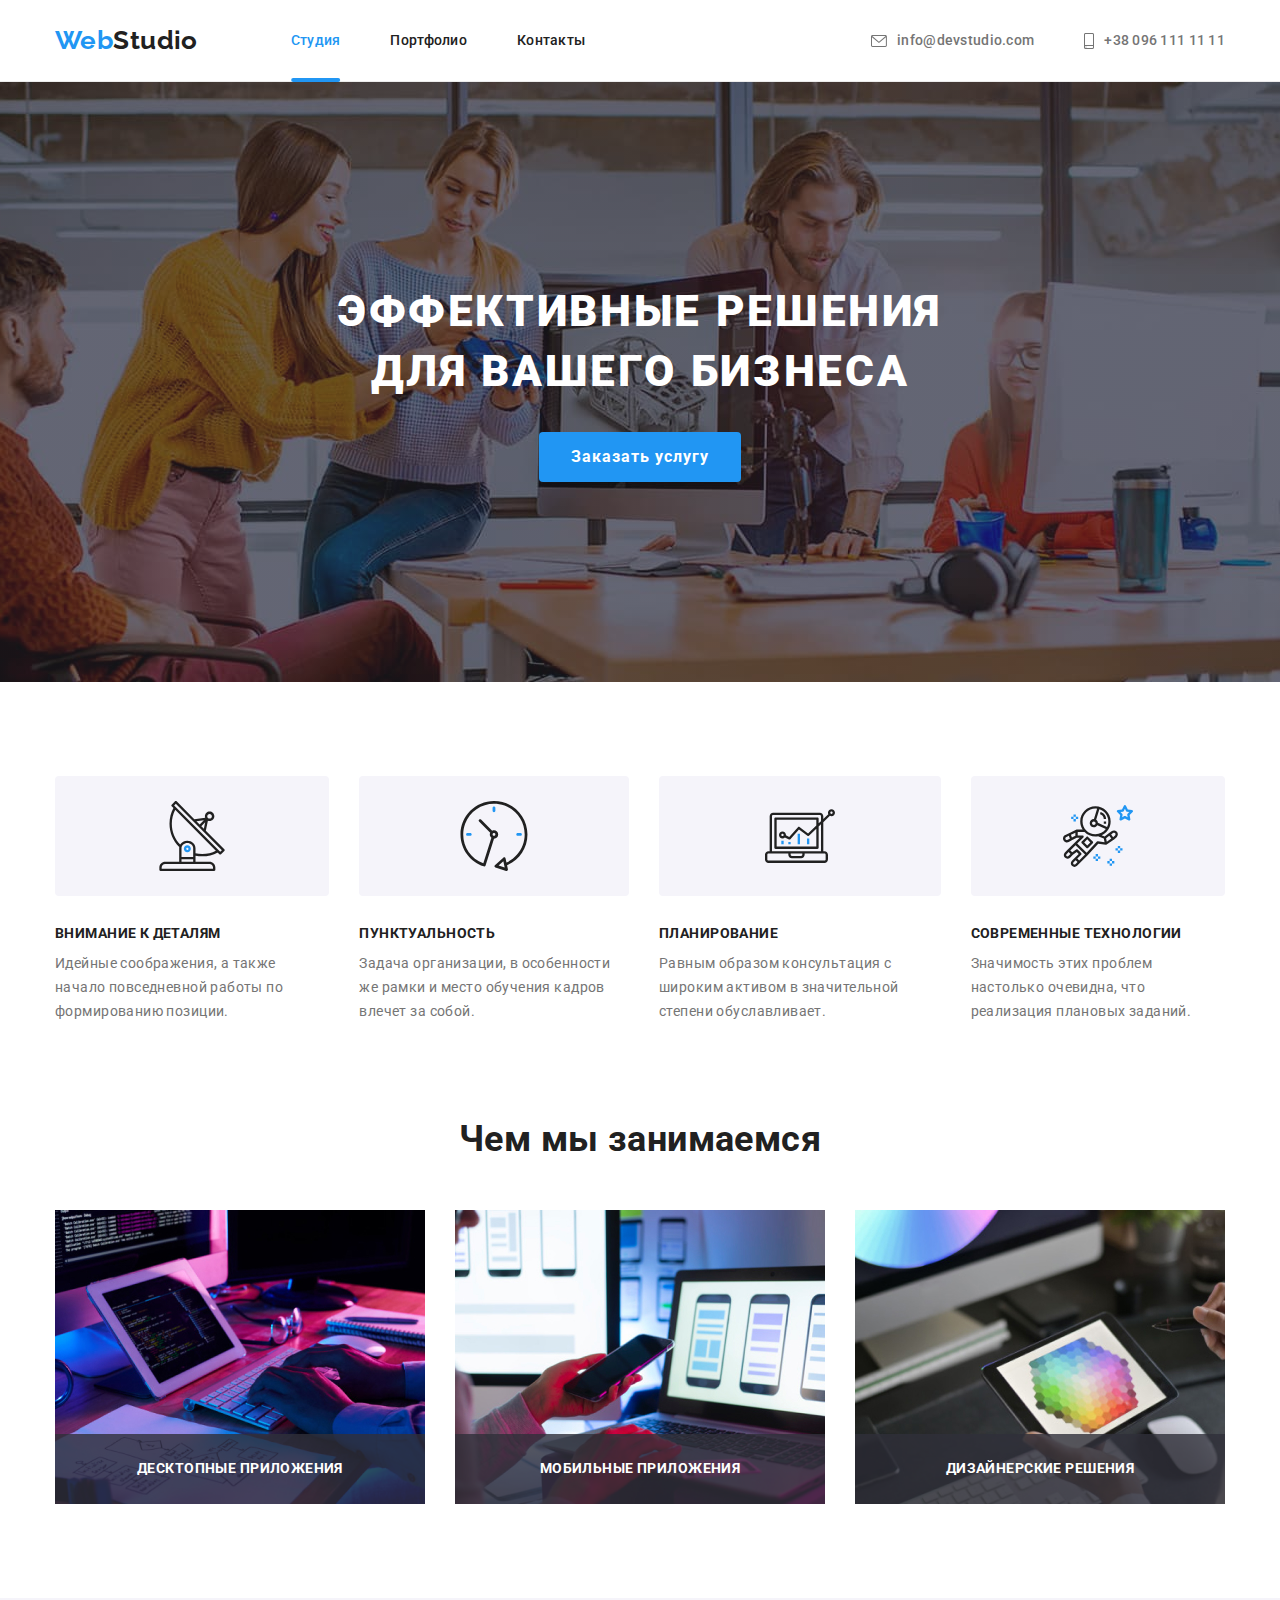
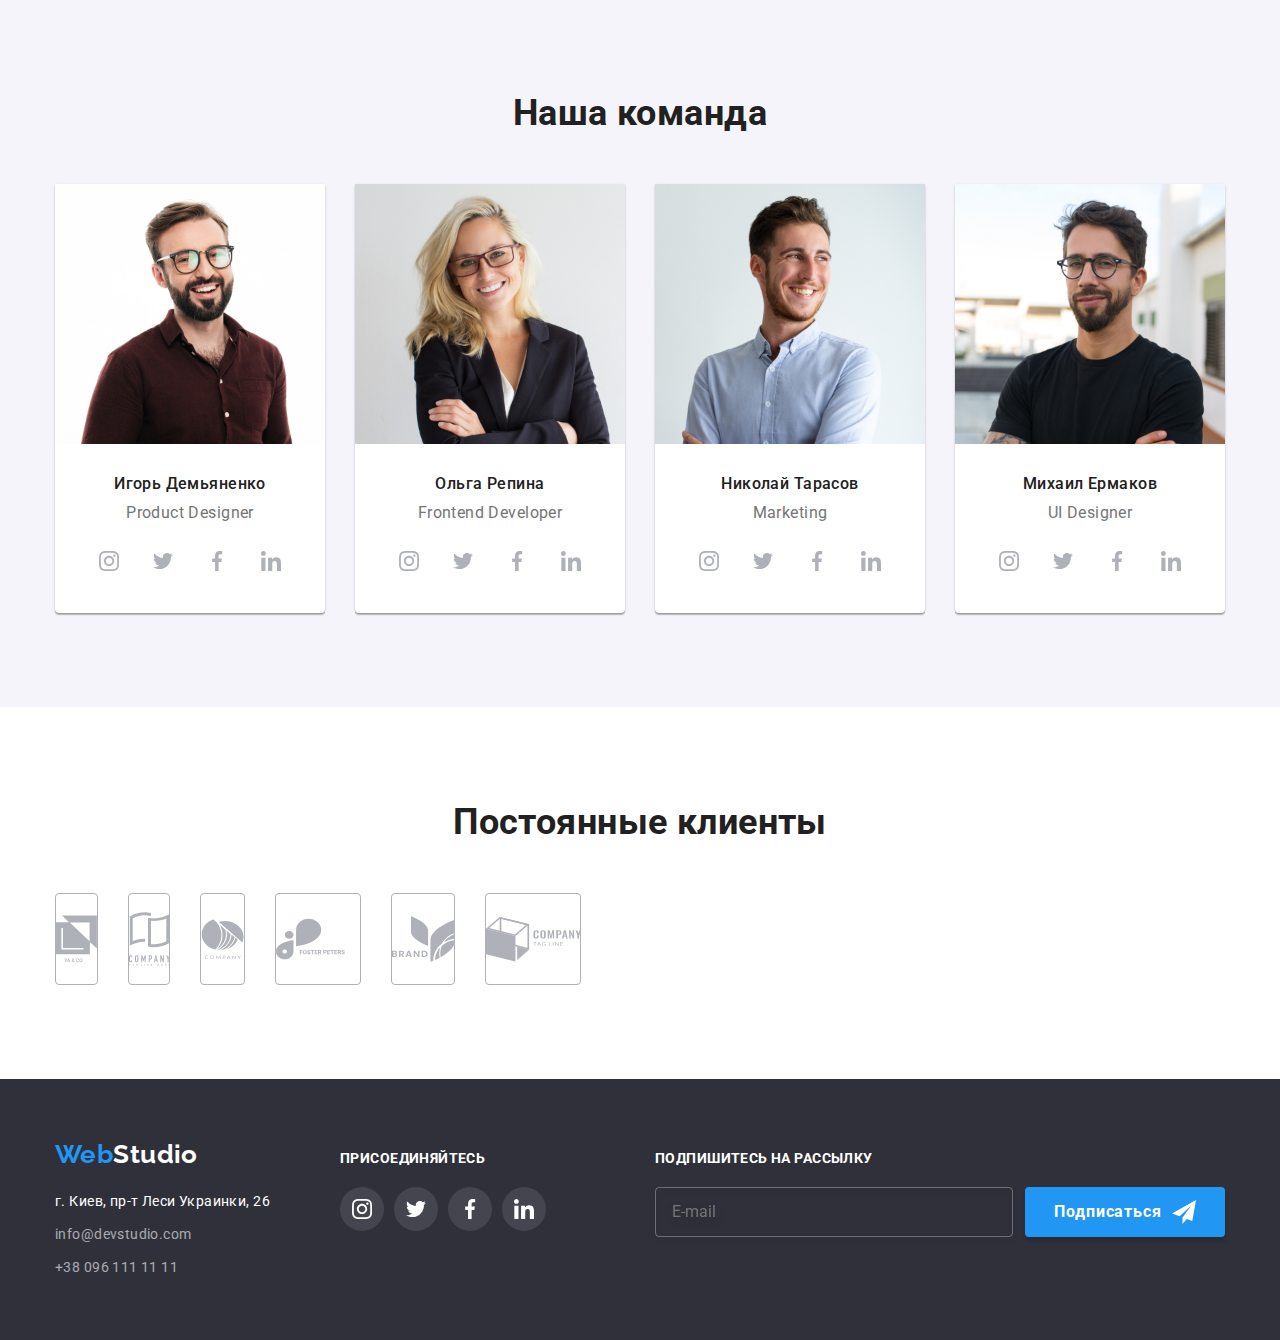
==== index.html @ db9b7020 "copy from previous" ====
<!DOCTYPE html>
<html lang="ru">
  <head>
    <meta charset="UTF-8" />
    <meta http-equiv="X-UA-Compatible" content="IE=edge" />
    <meta name="viewport" content="width=device-width, initial-scale=1.0" />
    <title>Web studio page</title>
    <link rel="stylesheet" href="https://cdnjs.cloudflare.com/ajax/libs/modern-normalize/1.1.0/modern-normalize.min.css" />
    <link href="https://fonts.googleapis.com/css2?family=Raleway:wght@700&family=Roboto:wght@400;500;700;900&display=swap" rel="stylesheet" />
    <link rel="stylesheet" href="./css/styles.css" />
  </head>
  <body>
    <!--Header-->
    <header class="top-line">
      <div class="conteiner flex-conteiner">
        <!--Navifation panel-->
        <nav class="nav">
          <!--Logo-->
          <a lang="en" href="" class="nav-logo"><span class="first-logo-part">Web</span><span class="second-black-part">Studio</span></a>
          <!--Links-->
          <ul class="nav-list">
            <li class="nav-item"><a href="./index.html" class="nav-link nav-active">Студия</a></li>
            <li class="nav-item"><a href="./portfolio.html" class="nav-link">Портфолио</a></li>
            <li class="nav-item"><a href="" class="nav-link">Контакты</a></li>
          </ul>
        </nav>
        <!--Contacts-->
        <ul class="contacts flex-conteiner">
          <li class="contact-item">
            <a href="mailto:info@devstudio.com" class="contact">
              <svg width="16" height="12" class="mail-icon">
                <use href="./images/icons.svg#envelope"></use>
              </svg>
              info@devstudio.com
            </a>
          </li>
          <li class="contact-item">
            <a href="tel:+380961111111" class="contact">
              <svg width="16" height="12" class="tel-icon">
                <use href="./images/icons.svg#smartphone"></use>
              </svg>
              +38 096 111 11 11
            </a>
          </li>
        </ul>
      </div>
    </header>
    <!--Main container-->
    <main>
      <!--Section Hero-->
      <section class="hero">
        <div class="hero-thumb">
          <h1 class="hero-title">
            Эффективные решения <br />
            для вашего бизнеса
          </h1>
          <button class="hero-button" type="button" data-modal-open>Заказать услугу</button>
        </div>
      </section>
      <!-- Modal window -->
      <div class="backload is-hidden" data-modal>
        <div class="modal">
          <button class="close-button" data-modal-close>
            <svg width="11" height="11" class="close-icon">
              <use href="./images/icons.svg#close-button"></use>
            </svg>
          </button>
          <p class="form-title">Оставьте свои данные, мы вам перезвоним</p>
          <form class="modal-form">
            <label class="input-area">
              <span class="input-title">Имя</span>
              <input type="text" name="username" class="input-field" />
              <svg width="18" height="18" class="input-icon">
                <use href="./images/icons.svg#mod-person"></use>
              </svg>
            </label>

            <label class="input-area">
              <span class="input-title">Телефон</span>
              <input type="tel" name="phone_number" class="input-field" />
              <svg width="18" height="18" class="input-icon">
                <use href="./images/icons.svg#mod-phone"></use>
              </svg>
            </label>

            <label class="input-area">
              <span class="input-title">Почта</span>
              <input type="email" name="email" class="input-field" />
              <svg width="18" height="18" class="input-icon">
                <use href="./images/icons.svg#mod-email"></use>
              </svg>
            </label>

            <label class="comment-area">
              <span class="input-title">Комментарий</span>
              <textarea name="comment" rows="3" placeholder="Введите текст" class="comment-field"></textarea>
            </label>

            <div class="conditions">
              <input type="checkbox" name="conditions" value="aggre" id="conditions" class="check-box" />
              <svg width="16" height="15" class="checked-icon">
                <use href="./images/icons.svg#icon-checked"></use>
              </svg>
              <svg width="16" height="15" class="check-icon">
                <use href="./images/icons.svg#icon-for-check"></use>
              </svg>
              <label for="conditions" class="conditions-check">
                <span>Соглашаюсь с рассылкой и принимаю <a href="">Условия договора</a></span>
              </label>
            </div>

            <button type="submit" class="submit-button">Отправить</button>
          </form>
        </div>
      </div>
      <!--Section 2 Peculiarities-->
      <section class="features">
        <div class="conteiner">
          <h2 class="visually-hidden">Главные принципы</h2>
          <ul class="feature-list flex-conteiner">
            <li class="feature-card">
              <div class="future-icon-thumb">
                <svg class="future-icon"><use href="./images/icons.svg#antenna"></use></svg>
              </div>
              <h3 class="feature-title">Внимание к деталям</h3>
              <p class="feature-description">Идейные соображения, а также начало повседневной работы по формированию позиции.</p>
            </li>
            <li class="feature-card">
              <div class="future-icon-thumb">
                <svg class="future-icon"><use href="./images/icons.svg#clock"></use></svg>
              </div>
              <h3 class="feature-title">Пунктуальность</h3>
              <p class="feature-description">Задача организации, в особенности же рамки и место обучения кадров влечет за собой.</p>
            </li>
            <li class="feature-card">
              <div class="future-icon-thumb">
                <svg class="future-icon"><use href="./images/icons.svg#diagram"></use></svg>
              </div>
              <h3 class="feature-title">Планирование</h3>
              <p class="feature-description">Равным образом консультация с широким активом в значительной степени обуславливает.</p>
            </li>
            <li class="feature-card">
              <div class="future-icon-thumb">
                <svg class="future-icon"><use href="./images/icons.svg#astronaut"></use></svg>
              </div>
              <h3 class="feature-title">Современные технологии</h3>
              <p class="feature-description">Значимость этих проблем настолько очевидна, что реализация плановых заданий.</p>
            </li>
          </ul>
        </div>
      </section>
      <!--Section 3 What we are doing-->
      <section class="activity section">
        <div class="conteiner">
          <h2 class="section-heading">Чем мы занимаемся</h2>
          <ul class="jobs-list flex-conteiner" style="list-style-type: none">
            <li class="jobs-item">
              <div class="job-thumb">
                <img class="jobs-photo" src="images/job-img-1.jpg" alt="developing algorythm foto" width="370" />
                <div class="job-desc">Десктопные приложения</div>
              </div>
            </li>
            <li class="jobs-item">
              <div class="job-thumb">
                <img class="jobs-photo" src="images/job-img-2.jpg" alt="making page layout photo" width="370" />
                <div class="job-desc">Мобильные приложения</div>
              </div>
            </li>
            <li class="jobs-item">
              <div class="job-thumb">
                <img class="jobs-photo" src="images/job-img-3.jpg" alt="making styles photo" width="370" />
                <div class="job-desc">Дизайнерские решения</div>
              </div>
            </li>
          </ul>
        </div>
      </section>
      <!--Section 4 Our team-->
      <section class="team section">
        <div class="conteiner">
          <h2 class="section-heading">Наша команда</h2>
          <ul class="team-list flex-conteiner">
            <li class="team-member">
              <img class="photo" src="images/team-img-1.jpg" alt="Igor's photo" width="270" />
              <div class="description">
                <h3 class="name">Игорь Демьяненко</h3>
                <p lang="en" class="position">Product Designer</p>
                <ul class="media-list">
                  <li class="media-item">
                    <a class="media-link" href="https://www.instagram.com/" aria-label="сылка на инстаграм">
                      <svg class="media-icon"><use href="./images/icons.svg#instagram"></use></svg>
                    </a>
                  </li>
                  <li class="media-item">
                    <a class="media-link" href="https://twitter.com/" aria-label="сылка на твитер">
                      <svg class="media-icon"><use href="./images/icons.svg#twitter"></use></svg
                    ></a>
                  </li>
                  <li class="media-item">
                    <a class="media-link" href="https://www.facebook.com/" aria-label="сылка на фейсбук">
                      <svg class="media-icon"><use href="./images/icons.svg#facebook"></use></svg
                    ></a>
                  </li>
                  <li class="media-item">
                    <a class="media-link" href="https://www.linkedin.com/" aria-label="сылка на линкедин">
                      <svg class="media-icon"><use href="./images/icons.svg#linkedin"></use></svg
                    ></a>
                  </li>
                </ul>
              </div>
            </li>
            <li class="team-member">
              <img class="photo" src="images/team-img-2.jpg" alt="Olga's photo" width="270" />
              <div class="description">
                <h3 class="name">Ольга Репина</h3>
                <p lang="en" class="position">Frontend Developer</p>
                <ul class="media-list">
                  <li class="media-item">
                    <a class="media-link" href="https://www.instagram.com/" aria-label="сылка на инстаграм">
                      <svg class="media-icon"><use href="./images/icons.svg#instagram"></use></svg>
                    </a>
                  </li>
                  <li class="media-item">
                    <a class="media-link" href="https://twitter.com/" aria-label="сылка на твитер">
                      <svg class="media-icon"><use href="./images/icons.svg#twitter"></use></svg
                    ></a>
                  </li>
                  <li class="media-item">
                    <a class="media-link" href="https://www.facebook.com/" aria-label="сылка на фейсбук">
                      <svg class="media-icon"><use href="./images/icons.svg#facebook"></use></svg
                    ></a>
                  </li>
                  <li class="media-item">
                    <a class="media-link" href="https://www.linkedin.com/" aria-label="сылка на линкедин">
                      <svg class="media-icon"><use href="./images/icons.svg#linkedin"></use></svg
                    ></a>
                  </li>
                </ul>
              </div>
            </li>
            <li class="team-member">
              <img class="photo" src="images/team-img-3.jpg" alt="Nikolay's photo" width="270" />
              <div class="description">
                <h3 class="name">Николай Тарасов</h3>
                <p lang="en" class="position">Marketing</p>
                <ul class="media-list">
                  <li class="media-item">
                    <a class="media-link" href="https://www.instagram.com/" aria-label="сылка на инстаграм">
                      <svg class="media-icon"><use href="./images/icons.svg#instagram"></use></svg>
                    </a>
                  </li>
                  <li class="media-item">
                    <a class="media-link" href="https://twitter.com/" aria-label="сылка на твитер">
                      <svg class="media-icon"><use href="./images/icons.svg#twitter"></use></svg
                    ></a>
                  </li>
                  <li class="media-item">
                    <a class="media-link" href="https://www.facebook.com/" aria-label="сылка на фейсбук">
                      <svg class="media-icon"><use href="./images/icons.svg#facebook"></use></svg
                    ></a>
                  </li>
                  <li class="media-item">
                    <a class="media-link" href="https://www.linkedin.com/" aria-label="сылка на линкедин">
                      <svg class="media-icon"><use href="./images/icons.svg#linkedin"></use></svg
                    ></a>
                  </li>
                </ul>
              </div>
            </li>
            <li class="team-member">
              <img class="photo" src="images/team-img-4.jpg" alt="Mychail's photo" width="270" />
              <div class="description">
                <h3 class="name">Михаил Ермаков</h3>
                <p lang="en" class="position">UI Designer</p>
                <ul class="media-list">
                  <li class="media-item">
                    <a class="media-link" href="https://www.instagram.com/" aria-label="сылка на инстаграм">
                      <svg class="media-icon"><use href="./images/icons.svg#instagram"></use></svg>
                    </a>
                  </li>
                  <li class="media-item">
                    <a class="media-link" href="https://twitter.com/" aria-label="сылка на твитер">
                      <svg class="media-icon"><use href="./images/icons.svg#twitter"></use></svg
                    ></a>
                  </li>
                  <li class="media-item">
                    <a class="media-link" href="https://www.facebook.com/" aria-label="сылка на фейсбук">
                      <svg class="media-icon"><use href="./images/icons.svg#facebook"></use></svg
                    ></a>
                  </li>
                  <li class="media-item">
                    <a class="media-link" href="https://www.linkedin.com/" aria-label="сылка на линкедин">
                      <svg class="media-icon"><use href="./images/icons.svg#linkedin"></use></svg
                    ></a>
                  </li>
                </ul>
              </div>
            </li>
          </ul>
        </div>
      </section>
      <section class="section">
        <div class="conteiner">
          <h2 class="section-heading">Постоянные клиенты</h2>
          <ul class="clients-list">
            <li class="clients-item">
              <a class="clients-link" href="">
                <svg class="clients-icon first">
                  <use href="./images/icons.svg#client1"></use>
                </svg>
              </a>
            </li>
            <li class="clients-item">
              <a class="clients-link" href="">
                <svg class="clients-icon second">
                  <use href="./images/icons.svg#client2"></use>
                </svg>
              </a>
            </li>
            <li class="clients-item">
              <a class="clients-link" href="">
                <svg class="clients-icon third">
                  <use href="./images/icons.svg#client3"></use>
                </svg>
              </a>
            </li>
            <li class="clients-item">
              <a class="clients-link" href="">
                <svg class="clients-icon fourth">
                  <use href="./images/icons.svg#client4"></use>
                </svg>
              </a>
            </li>
            <li class="clients-item">
              <a class="clients-link" href="">
                <svg class="clients-icon fifth">
                  <use href="./images/icons.svg#client5"></use>
                </svg>
              </a>
            </li>
            <li class="clients-item">
              <a class="clients-link" href="">
                <svg class="clients-icon sixth">
                  <use href="./images/icons.svg#client6"></use>
                </svg>
              </a>
            </li>
          </ul>
        </div>
      </section>
    </main>
    <!--Footer-->
    <footer>
      <div class="conteiner flex-footer">
        <!--Logo-->
        <div class="contact-info">
          <a lang="en" href="" class="nav-logo-bottom"><span class="first-logo-part">Web</span><span class="second-white-part">Studio</span></a>
          <!--Contacts-->
          <address>
            <ul class="bottom-contacts">
              <li>
                <p class="address">г. Киев, пр-т Леси Украинки, 26</p>
              </li>
              <li>
                <a href="mailto:info@devstudio.com" class="bottom-contact bottom-mail">info@devstudio.com</a>
              </li>
              <li>
                <a href="tel:+380961111111" class="bottom-contact">+38 096 111 11 11</a>
              </li>
            </ul>
          </address>
        </div>
        <div class="join-us">
          <strong class="subscribe">присоединяйтесь</strong>
          <ul class="media-list">
            <li class="media-item">
              <a class="media-link infooter" href="https://www.instagram.com/" aria-label="сылка на инстаграм">
                <svg class="media-icon infooter"><use href="./images/icons.svg#instagram"></use></svg>
              </a>
            </li>
            <li class="media-item">
              <a class="media-link infooter" href="https://twitter.com/" aria-label="сылка на твитер">
                <svg class="media-icon infooter"><use href="./images/icons.svg#twitter"></use></svg
              ></a>
            </li>
            <li class="media-item">
              <a class="media-link infooter" href="https://www.facebook.com/" aria-label="сылка на фейсбук">
                <svg class="media-icon infooter"><use href="./images/icons.svg#facebook"></use></svg
              ></a>
            </li>
            <li class="media-item">
              <a class="media-link infooter" href="https://www.linkedin.com/" aria-label="сылка на линкедин">
                <svg class="media-icon infooter"><use href="./images/icons.svg#linkedin"></use></svg
              ></a>
            </li>
          </ul>
        </div>
        <div class="subscription">
          <form action="subscription_form">
            <strong class="subscribe">Подпишитесь на рассылку</strong>
            <div class="subscribtion-thumb">
              <label>
                <input type="email" name="email" placeholder="E-mail" />
              </label>
              <button type="submit" class="submit-button">
                Подписаться
                <svg width="24" height="24">
                  <use href="./images/icons.svg#icon-send"></use>
                </svg>
              </button>
            </div>
          </form>
        </div>
      </div>
    </footer>
    <script src="./js/modal.js"></script>
  </body>
</html>
---- css/styles.css ----
:root {
  --primary-text-color: #757575;
  --secondary-text-color: #212121;
  --third-text-color: #ffffff;
  --trasparent-text-color: rgba(255, 255, 255, 0.6);
  --active-text-color: #2196f3;
  --primary-bg-color: #ffffff;
  --secondary-bg-color: #2f303a;
  --third-bg-color: #f5f4fa;
  --primary-border-color: #eeeeee;
  --secondary-border-color: #ececec;
  --media-icon-color: #afb1b8;
  --button-hover-color: #188ce8;
  --transparent-bg-color: rgba(47, 48, 58, 0.8);
  --modal-backload-bg: rgba(0, 0, 0, 0.2);
  --active-bg-color: rgba(33, 150, 243, 0.9);
  --timing-function: cubic-bezier(0.4, 0, 0.2, 1);
  --animation-time: 250ms;
}
body {
  font-family: "Roboto", sans-serif;
  background-color: var(--primary-bg-color);
  color: var(--primary-text-color);
  font-size: 14px;
  letter-spacing: 0.03em;
}
h1,
h2,
h3,
h4,
h5,
h6 {
  margin-top: 0;
}
p {
  margin-top: 0;
}
a {
  display: inline-block;
}
ul {
  list-style-type: none;
  margin: 0;
  padding: 0;
}
img {
  display: block;
  min-width: 100%;
  height: auto;
}
.visually-hidden {
  position: absolute;
  width: 1px;
  height: 1px;
  margin: -1px;
  border: 0;
  padding: 0;

  white-space: nowrap;
  clip-path: inset(100%);
  clip: rect(0 0 0 0);
  overflow: hidden;
}
.conteiner {
  width: 1200px;
  padding-left: 15px;
  padding-right: 15px;
  margin: 0 auto;
}
.flex-conteiner {
  display: flex;
  flex-direction: row;
  align-items: center;
}
.section {
  padding-top: 94px;
  padding-bottom: 94px;
}
/* Header */
/* Navigation panel */
.top-line {
  border-bottom: 1px solid var(--secondary-border-color);
}
.nav {
  display: flex;
  flex-direction: row;
  align-items: center;
}
.nav-logo {
  color: var(--secondary-text-color);
  text-decoration: none;
  font-family: "Raleway";
  font-weight: 700;
  font-size: 26px;
  line-height: 1.2;
  margin-right: 93px;
  padding: 25px 0;
}
.nav-list {
  height: auto;
  display: flex;
  flex-direction: row;
}
.first-logo-part {
  color: var(--active-text-color);
}
.second-black-part {
  color: var(--secondary-text-color);
}
.nav-item {
  position: relative;
  height: 100%;
}
.nav-link {
  font-weight: 500;
  line-height: 1.14;
  letter-spacing: 0.02em;
  color: var(--secondary-text-color);
  text-decoration: none;
  padding-top: auto;
  padding-bottom: auto;
  padding: 32px 0px;
  transition-property: color;
  transition-duration: var(--animation-time);
  transition-timing-function: var(--timing-function);
}

.nav-item:not(:last-child) {
  margin-right: 50px;
}
.nav-link:hover,
.nav-link:focus {
  color: var(--active-text-color);
}

.nav-link.nav-active {
  color: var(--active-text-color);
}
.nav-active::after {
  position: absolute;
  bottom: -1px;
  left: 50%;
  display: block;
  content: "";
  width: 100%;
  height: 4px;
  background-color: var(--active-text-color);
  border-radius: 2px;
  transform: translate(-50%);
}
/* Contacts */
.contacts {
  display: flex;
  flex-direction: row;
  align-items: center;
  margin-left: auto;
}

.mail-icon {
  fill: currentColor;
  display: inline-block;
  stroke-width: 0;
  stroke: currentColor;
  margin-right: 10px;
}
.tel-icon {
  fill: currentColor;
  width: 10px;
  height: 16px;
  display: inline-block;
  stroke-width: 0;
  stroke: currentColor;
  margin-right: 10px;
}
.contact-item:not(:last-child) {
  margin-right: 50px;
}
.contact {
  display: flex;
  align-items: center;
  text-decoration: none;
  color: var(--primary-text-color);
  font-weight: 500;
  line-height: 1.14;
  letter-spacing: 0.02em;
  padding: 25px 0;
  transition-property: color;
  transition-duration: var(--animation-time);
  transition-timing-function: var(--timing-function);
}
.contact:hover,
.contact:focus {
  color: var(--active-text-color);
}

/* Hero section */
.hero-thumb {
  background: var(--secondary-bg-color);
  padding: 200px 0px;
  background-image: linear-gradient(to left, rgba(47, 48, 58, 0.4), rgba(47, 48, 58, 0.4)), url(../images/hero-bg-img.jpg);
  background-size: cover;
  background-repeat: no-repeat;
  background-position: center;
  max-width: 1600px;
  margin-left: auto;
  margin-right: auto;
  height: 600px;
}
.hero-title {
  font-weight: 900;
  font-size: 44px;
  line-height: 1.36;
  text-align: center;
  letter-spacing: 0.06em;
  text-transform: uppercase;
  color: var(--third-text-color);
  margin-bottom: 30px;
}
.hero-button {
  font-weight: 700;
  font-size: 16px;
  line-height: 1.88;
  display: flex;
  align-items: center;
  text-align: center;
  letter-spacing: 0.06em;
  color: var(--third-text-color);
  background-color: var(--active-text-color);
  cursor: pointer;
  margin: 0 auto;
  padding: 10px 32px;
  border: transparent;
  border-radius: 4px;
  box-shadow: 0px 4px 4px rgba(0, 0, 0, 0.15);
  transition-property: background-color;
  transition-duration: var(--animation-time);
  transition-timing-function: var(--timing-function);
}
.hero-button:hover,
.hero-button:focus {
  background-color: var(--button-hover-color);
}
/* Modal window */
.backload {
  z-index: 1;
  position: fixed;
  top: 0;
  left: 0;
  width: 100%;
  height: 100%;
  background-color: var(--modal-backload-bg);
  opacity: 1;
  visibility: visible;
  pointer-events: all;
  transition: opacity var(--animation-time) var(--timing-function), visibility var(--animation-time) var(--timing-function), pointer-events var(--animation-time) var(--timing-function);
}
.backload.is-hidden {
  opacity: 0;
  visibility: hidden;
  pointer-events: none;
}
.modal {
  width: 528px;
  padding: 40px;
  position: absolute;
  top: 50%;
  left: 50%;
  transform: translate(-50%, -50%);
  background-color: var(--primary-bg-color);
  box-shadow: 0px 1px 3px rgba(0, 0, 0, 0.12), 0px 1px 1px rgba(0, 0, 0, 0.14), 0px 2px 1px rgba(0, 0, 0, 0.2);
  border-radius: 4px;
}
.close-button {
  position: absolute;
  top: 8px;
  right: 8px;
  width: 30px;
  height: 30px;
  border: 1px solid rgba(0, 0, 0, 0.1);
  box-sizing: border-box;
  background-color: inherit;
  border-radius: 50%;
}
.close-icon {
  fill: #000;
  transition: fill var(--animation-time) var(--timing-function);
}
.close-button:hover > .close-icon,
.close-button:focus > .close-icon {
  fill: var(--active-text-color);
}
.modal-form {
  display: flex;
  flex-direction: column;
  height: 100%;
}
.form-title {
  font-weight: 700;
  font-size: 20px;
  line-height: 1.15;
  text-align: center;
  color: var(--secondary-text-color);
  margin-bottom: 30px;
}
.input-area {
  position: relative;
  margin-bottom: 28px;
}

.input-field {
  display: block;
  width: 100%;
  height: 40px;
  border: 1px solid rgba(33, 33, 33, 0.2);
  border-radius: 4px;
  padding-left: 45px;
  transition: border-color var(--animation-time) var(--timing-function);
}
.input-field:focus {
  border-color: var(--active-text-color);
  outline: none;
}
.input-title {
  display: block;
  position: absolute;
  bottom: 100%;
  transform: translateY(-4px);
}
.input-icon {
  display: block;
  position: absolute;
  top: 50%;
  left: 15px;
  transform: translateY(-50%);
  fill: var(--secondary-text-color);
  transition: fill var(--animation-time) var(--timing-function);
}
.input-field:focus + .input-icon {
  fill: var(--active-text-color);
}
.comment-area {
  position: relative;
  margin-bottom: 20px;
}
.comment-field {
  width: 100%;
  padding: 12px 16px;
  height: 120px;
  border: 1px solid rgba(33, 33, 33, 0.2);
  border-radius: 4px;
  resize: none;
}
.comment-field:focus {
  border-color: var(--active-text-color);
  outline: none;
}
.conditions {
  position: relative;
  display: flex;
  align-items: center;
  justify-content: center;
  margin-bottom: 30px;
}
.check-box {
  position: absolute;
  width: 1px;
  height: 1px;
  margin: -1px;
  border: 0;
  padding: 0;

  white-space: nowrap;
  clip-path: inset(100%);
  clip: rect(0 0 0 0);
  overflow: hidden;
}
.checked-icon {
  position: absolute;
  top: 50%;
  left: 13px;
  transform: translateY(-50%);
  pointer-events: none;
  fill: var(--active-text-color);
}
.check-box:not(:checked) + .checked-icon {
  position: absolute;
  width: 1px;
  height: 1px;
  margin: -1px;
  border: 0;
  padding: 0;

  white-space: nowrap;
  clip-path: inset(100%);
  clip: rect(0 0 0 0);
  overflow: hidden;
}
.check-icon {
  position: absolute;
  top: 50%;
  left: 13px;
  transform: translateY(-50%);
  pointer-events: none;
  fill: var(--secondary-text-color);
}
.check-box:checked ~ .check-icon {
  position: absolute;
  width: 1px;
  height: 1px;
  margin: -1px;
  border: 0;
  padding: 0;

  white-space: nowrap;
  clip-path: inset(100%);
  clip: rect(0 0 0 0);
  overflow: hidden;
}
.conditions-check {
  width: 100%;
  padding-left: 36px;
}
.conditions-check a {
  font-style: normal;
  color: var(--active-text-color);
}
.submit-button {
  padding: 0;
  border: 0;
  align-self: center;
  height: 50px;
  width: 200px;
  font-weight: 700;
  font-size: 16px;
  line-height: 1.88;
  display: flex;
  align-items: center;
  justify-content: center;
  letter-spacing: 0.06em;
  color: var(--third-text-color);
  box-shadow: 0px 4px 4px rgba(0, 0, 0, 0.15);
  border-radius: 4px;
  background-color: var(--active-text-color);
  transition: background-color var(--animation-time) var(--timing-function);
}
.submit-button:hover,
.submit-button:focus {
  background-color: var(--button-hover-color);
}
/* Section "The main principles" */
.features {
  padding-top: 94px;
}
.hiden-title {
  display: none;
}
.feature-card {
  flex-basis: calc((100%-90px) / 4);
}
.feature-card:not(:last-child) {
  margin-right: 30px;
}
.future-icon-thumb {
  width: auto;
  height: 120px;
  background-color: var(--third-bg-color);
  border-radius: 4px;
  display: flex;
  align-items: center;
  justify-content: center;
  margin-bottom: 30px;
}
.future-icon {
  width: 70px;
  height: 70px;
}
.feature-title {
  font-size: 14px;
  font-weight: 700;
  line-height: 1.14;
  text-transform: uppercase;
  color: var(--secondary-text-color);
  margin-bottom: 10px;
}
.feature-description {
  line-height: 1.71;
  margin-bottom: 0;
}
/* Section "What we are doing */
.section-heading {
  font-weight: 700;
  font-size: 36px;
  line-height: 1.17;
  text-align: center;
  color: var(--secondary-text-color);
  margin-bottom: 50px;
}

.jobs-item:not(:last-child) {
  margin-right: 30px;
}
.job-thumb {
  position: relative;
}
.jobs-photo {
  display: block;
  max-width: 100%;
  height: auto;
  flex-basis: calc((100% - 90px) / 3);
}
.job-desc {
  position: absolute;
  left: 0;
  bottom: 0;
  width: 100%;
  height: 70px;
  display: flex;
  align-items: center;
  justify-content: center;
  background-color: var(--transparent-bg-color);

  font-weight: 700;
  line-height: 1.14;
  text-transform: uppercase;
  color: var(--third-text-color);
}
/* Section "Our team */
.team {
  background-color: var(--third-bg-color);
}
.team-member {
  background-color: var(--primary-bg-color);
  display: block;
  max-width: 100%;
  height: auto;
  flex-basis: calc((100% - 120px) / 4);
  box-shadow: 0px 1px 3px rgba(0, 0, 0, 0.12), 0px 1px 1px rgba(0, 0, 0, 0.14), 0px 2px 1px rgba(0, 0, 0, 0.2);
  border-radius: 0px 0px 4px 4px;
}
.team-member:not(:last-child) {
  margin-right: 30px;
}
.team-member .description {
  padding: 30px 0;
}
.team-member .name {
  font-weight: 500;
  font-size: 16px;
  line-height: 1.2;
  text-align: center;
  color: var(--secondary-text-color);
  margin-bottom: 10px;
}
.team-member .position {
  font-family: "Roboto";
  font-size: 16px;
  line-height: 1.2;
  text-align: center;
  margin-bottom: 16px;
}
.media-list {
  display: flex;
  align-items: center;
  justify-content: center;
}
.media-item:not(:last-child) {
  margin-right: 10px;
}
.media-link {
  display: flex;
  align-items: center;
  justify-content: center;
  width: 44px;
  height: 44px;
  border-radius: 50%;
  transition-property: background-color;
  transition-duration: var(--animation-time);
  transition-timing-function: var(--timing-function);
}
.media-link:hover,
.media-link:focus {
  background-color: var(--active-text-color);
}
.media-icon {
  height: 20px;
  width: 20px;
  fill: var(--media-icon-color);
  transition-property: fill;
  transition-duration: var(--animation-time);
  transition-timing-function: var(--timing-function);
}
.media-link:hover .media-icon,
.media-link:focus .media-icon {
  fill: var(--third-text-color);
}
/* Section clients */
.clients-list {
  display: flex;
}
.clients-item {
  flex-basis: calc((100%-150px) / 6);
}
.clients-item:not(:last-child) {
  margin-right: 30px;
}
.clients-link {
  display: flex;
  height: 92px;
  align-items: center;
  justify-content: center;
  border: 1px solid var(--media-icon-color);
  border-radius: 4px;

  transition-property: border-color;
  transition-duration: var(--animation-time);
  transition-timing-function: var(--timing-function);
}
.clients-link:hover,
.clients-link:focus {
  border-color: var(--active-text-color);
}
.clients-icon {
  fill: var(--media-icon-color);
  transition-property: fill;
  transition-duration: var(--animation-time);
  transition-timing-function: var(--timing-function);
}
.clients-link:hover .clients-icon,
.clients-link:focus .clients-icon {
  fill: var(--active-text-color);
}
.clients-icon.first {
  width: 41px;
}
.clients-icon.second {
  width: 40px;
}
.clients-icon.third {
  width: 43px;
}
.clients-icon.fourth {
  width: 84px;
}
.clients-icon.fifth {
  width: 62px;
}
.clients-icon.sixth {
  width: 94px;
}
/* Footer */
footer {
  background-color: var(--secondary-bg-color);
  padding-top: 60px;
  padding-bottom: 60px;
}
.conteiner.flex-footer {
  display: flex;
  align-items: baseline;
}
.contact-info {
  margin-right: 70px;
}
.nav-logo-bottom {
  color: var(--secondary-text-color);
  text-decoration: none;
  font-family: "Raleway";
  font-weight: 700;
  font-size: 26px;
  line-height: 1.2;
  margin-bottom: 20px;
}
.second-white-part {
  color: var(--third-text-color);
}
.bottom-contacts {
  font-style: normal;
  font-size: 14px;
  line-height: 1.71;
}
.bottom-contact {
  text-decoration: none;
  color: var(--trasparent-text-color);
  transition-property: color;
  transition-duration: var(--animation-time);
  transition-timing-function: var(--timing-function);
}
.bottom-contact:hover,
.bottom-contact:focus {
  color: var(--active-text-color);
}
.bottom-mail {
  margin-bottom: 9px;
}
.address {
  color: var(--third-text-color);
  margin-bottom: 9px;
}
.join-us {
  /* margin-right: 93px; */
}
.subscribe {
  display: block;
  font-weight: 700;
  line-height: 1.14;
  text-transform: uppercase;
  color: var(--third-text-color);
  margin-bottom: 20px;
}

.media-link.infooter {
  background-color: rgba(255, 255, 255, 0.1);
  transition-property: background-color;
  transition-duration: var(--animation-time);
  transition-timing-function: var(--timing-function);
}
.media-link.infooter:hover,
.media-link.infooter:focus {
  background-color: var(--active-text-color);
}
.media-icon.infooter {
  fill: var(--third-text-color);
}
.subscription {
  margin-left: auto;
}
.subscribtion-thumb {
  display: flex;
  justify-content: center;
  align-items: center;
  flex-direction: row;
}
.subscription input {
  height: 50px;
  width: 358px;
  padding-left: 16px;
  margin-right: 12px;
  border: 1px solid rgba(255, 255, 255, 0.3);
  filter: drop-shadow(0px 4px 4px rgba(0, 0, 0, 0.15));
  border-radius: 4px;
  background-color: transparent;
  font-size: 16px;
  line-height: 1.25;
  color: var(--trasparent-text-color);
}
.submit-button > svg {
  margin-left: 10px;
}

/* Portfolio page */

/* Filter buttons */
.filter-list {
  display: flex;
  flex-direction: row;
  align-items: center;
  justify-content: center;
  margin-bottom: 50px;
}
.filter {
  cursor: pointer;
  color: var(--secondary-text-color);
  background-color: var(--third-bg-color);
  border-radius: 4px;
  border-width: 0px;
  font-weight: 500;
  font-size: 16px;
  line-height: 1.63;
  text-align: center;
  padding: 6px 22px;
  margin-right: 8px;
  box-shadow: none;
  transition-property: color, background-color, box-shadow;
  transition-duration: var(--animation-time);
  transition-timing-function: var(--timing-function);
}
.filter:hover,
.filter:focus,
.filter:active {
  color: var(--third-text-color);
  background: var(--active-text-color);

  box-shadow: 0px 3px 1px rgba(0, 0, 0, 0.1), 0px 1px 2px rgba(0, 0, 0, 0.08), 0px 2px 2px rgba(0, 0, 0, 0.12);
}
/* Project list */
.project-list {
  display: flex;
  flex-direction: row;
  align-items: center;
  flex-wrap: wrap;
  margin-top: -30px;
  margin-left: -30px;
}
.project-item {
  flex-basis: calc((100% - 90px) / 3);
  margin-top: 30px;
  margin-left: 30px;
}
.project-item.last-item {
  margin-bottom: 0;
}
.project-link {
  display: block;
  text-decoration: none;
  box-shadow: none;
  transition-property: box-shadow;
  transition-duration: var(--animation-time);
  transition-timing-function: var(--timing-function);
}
.img-thumb {
  position: relative;
  overflow: hidden;
  /* width: auto;
  height: auto; */
}
.project-info {
  padding-left: 24px;
  padding-right: 24px;
  display: flex;
  align-items: center;
  justify-content: center;
  width: 100%;
  height: 100%;
  position: absolute;
  top: 0;
  left: 0;
  margin-bottom: 0;
  background-color: var(--active-bg-color);
  color: var(--third-text-color);
  font-size: 18px;
  line-height: 1.56;
  transform: translateY(100%);
  transition: transform var(--animation-time) var(--timing-function);
}
.project-link:hover .project-info {
  transform: translateY(0);
}
.project-link:hover,
.project-link:focus {
  box-shadow: 0px 1px 1px rgba(0, 0, 0, 0.12), 0px 4px 4px rgba(0, 0, 0, 0.06), 1px 4px 6px rgba(0, 0, 0, 0.16);
}
.project-description {
  border-left: 1px solid var(--primary-border-color);
  border-right: 1px solid var(--primary-border-color);
  border-bottom: 1px solid var(--primary-border-color);
  padding: 20px 24px;
}
.project-name {
  font-weight: 700;
  font-size: 18px;
  line-height: 2;
  letter-spacing: 0.06em;
  color: var(--secondary-text-color);
  margin-bottom: 4px;
}
.project-type {
  font-size: 16px;
  line-height: 1.88;
  color: var(--primary-text-color);
  margin-bottom: 0;
}
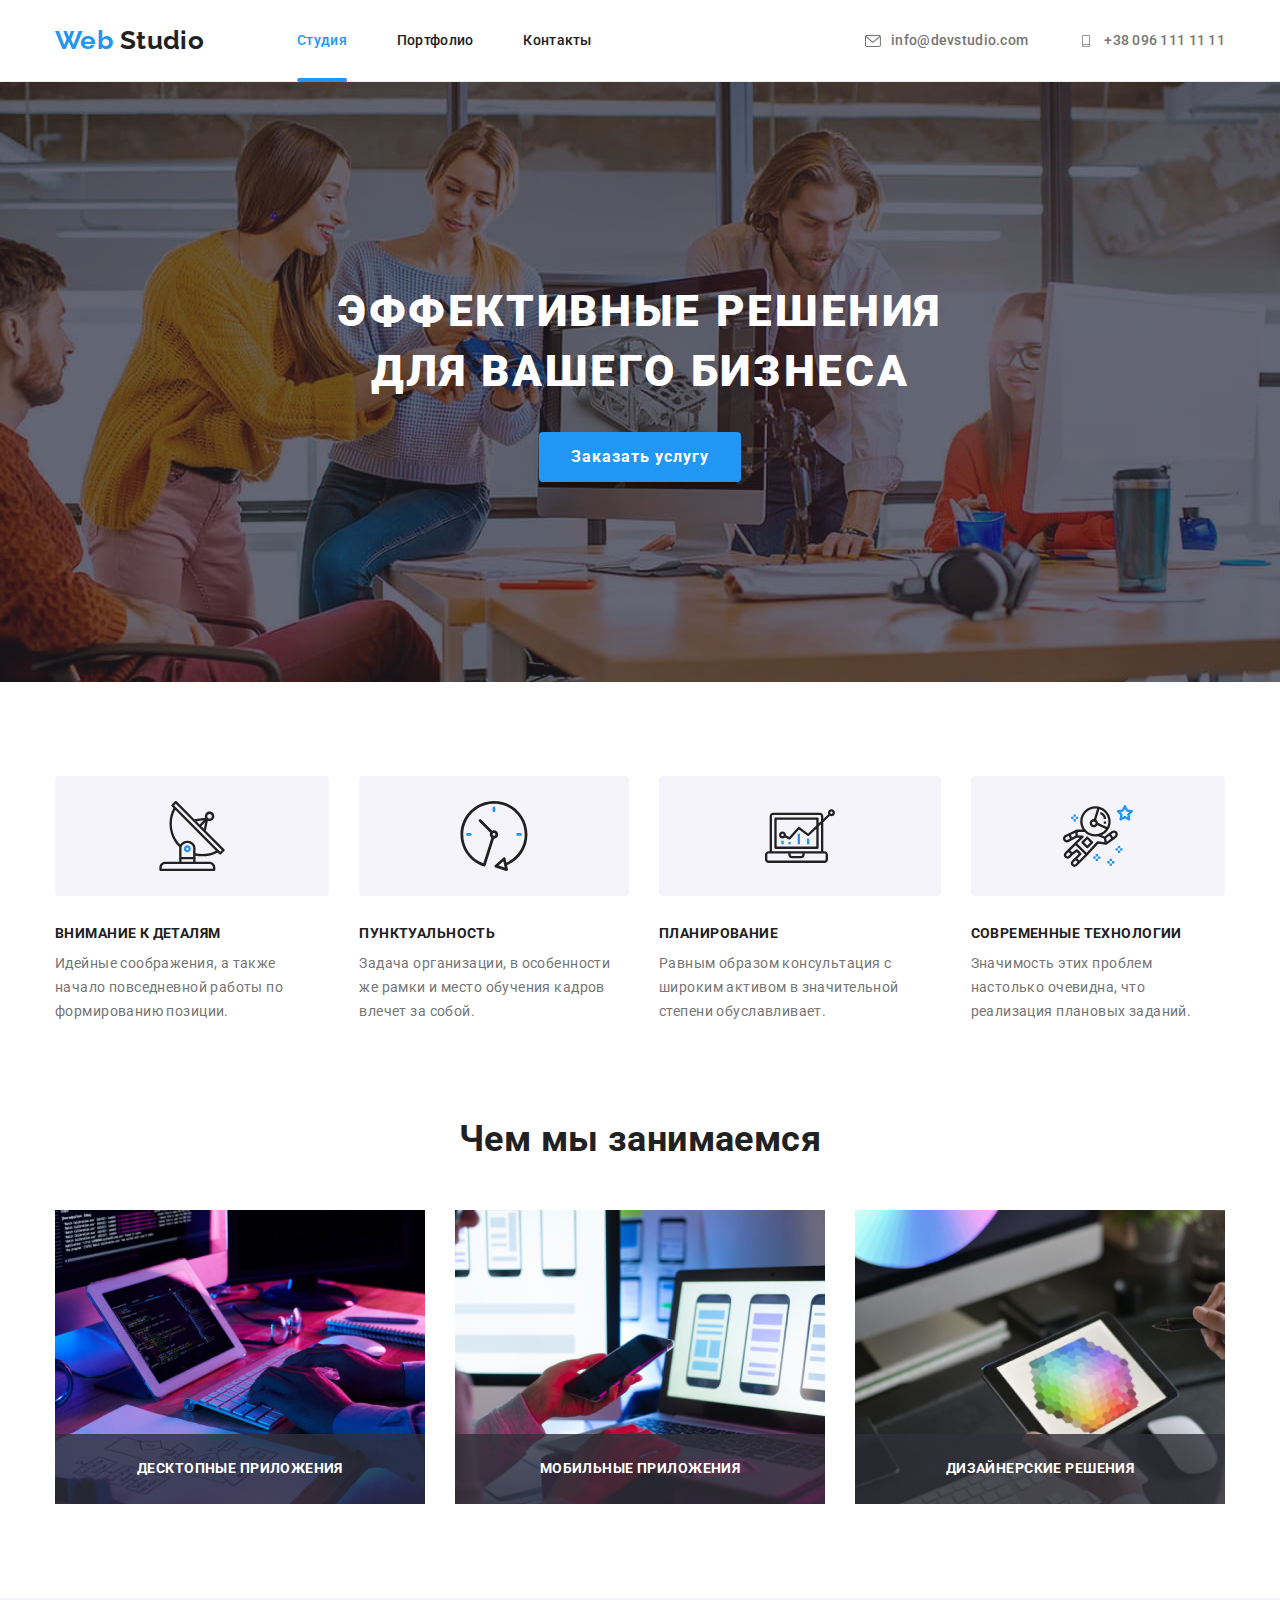
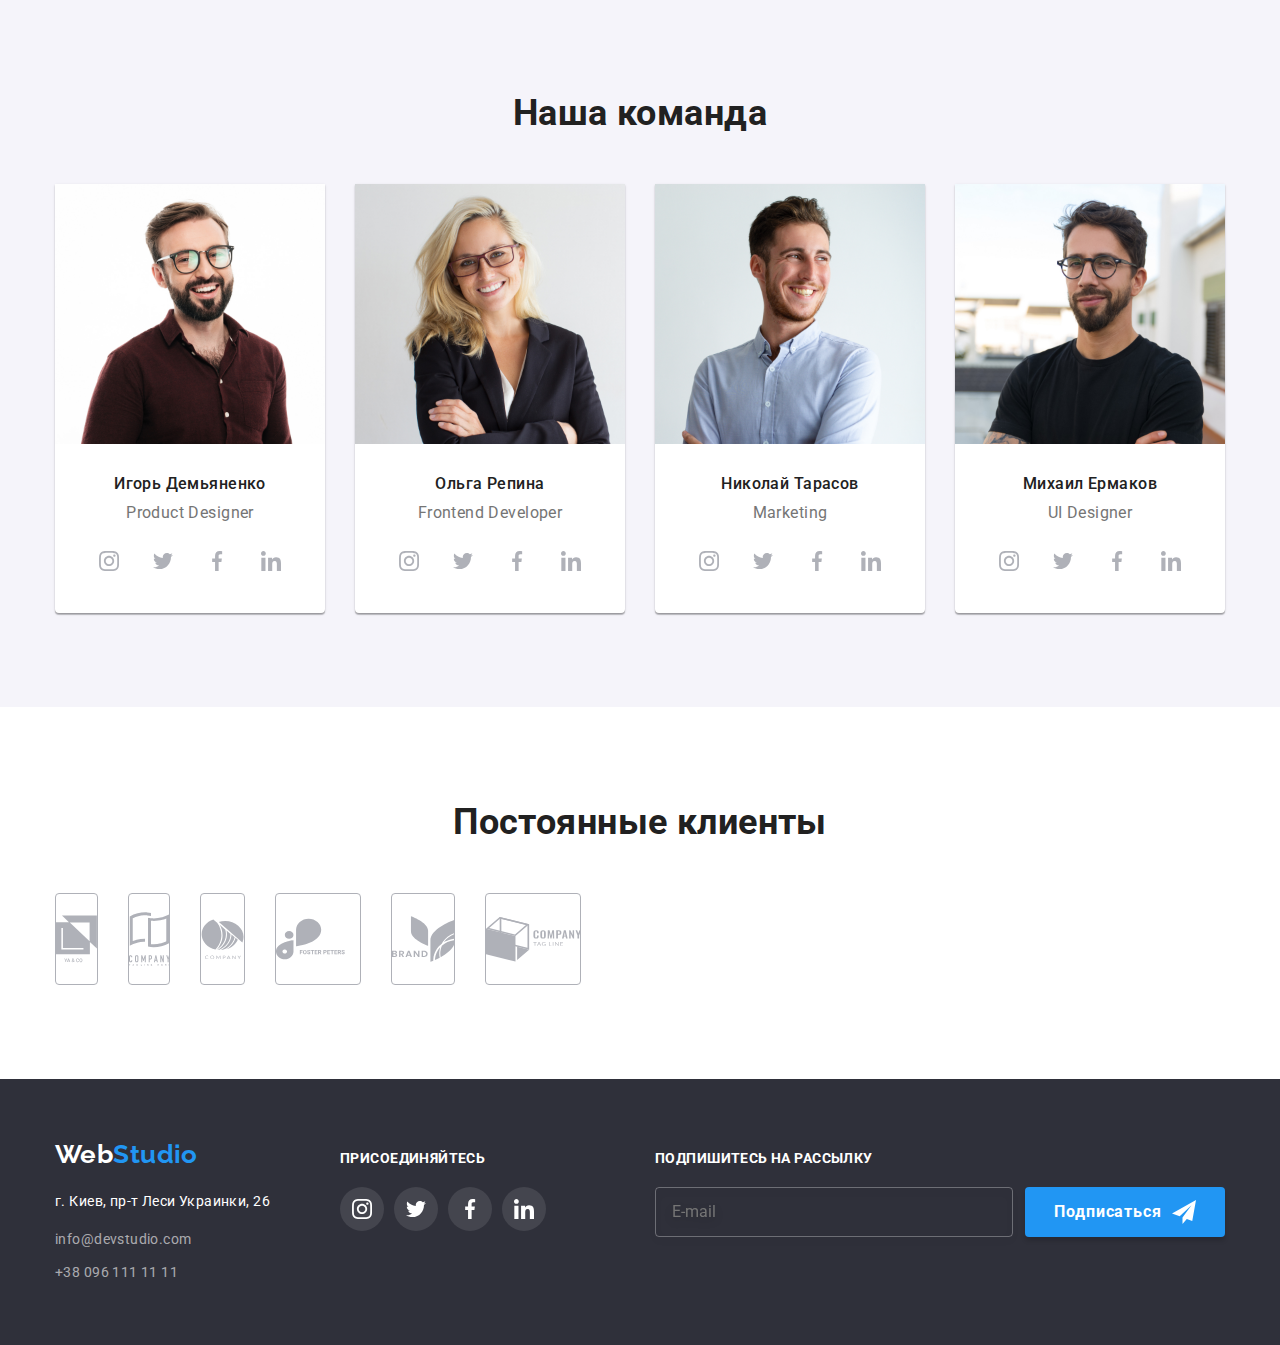
==== commit de40d7aa: "BEM update for index" ====
--- a/index.html
+++ b/index.html
@@ -11,32 +11,41 @@
   </head>
   <body>
     <!--Header-->
-    <header class="top-line">
+    <header class="page-header">
       <div class="conteiner flex-conteiner">
         <!--Navifation panel-->
-        <nav class="nav">
+        <nav class="navigation-panel">
           <!--Logo-->
-          <a lang="en" href="" class="nav-logo"><span class="first-logo-part">Web</span><span class="second-black-part">Studio</span></a>
+          <a lang="en" href="" class="logo">
+            <span>Web</span>
+            <span class="logo__end">Studio</span>
+          </a>
           <!--Links-->
-          <ul class="nav-list">
-            <li class="nav-item"><a href="./index.html" class="nav-link nav-active">Студия</a></li>
-            <li class="nav-item"><a href="./portfolio.html" class="nav-link">Портфолио</a></li>
-            <li class="nav-item"><a href="" class="nav-link">Контакты</a></li>
+          <ul class="navigation-list">
+            <li class="navigation-list__item">
+              <a href="./index.html" class="navigation-list__link navigation-list__link--active">Студия</a>
+            </li>
+            <li class="navigation-list__item">
+              <a href="./portfolio.html" class="navigation-list__link">Портфолио</a>
+            </li>
+            <li class="navigation-list__item">
+              <a href="" class="navigation-list__link">Контакты</a>
+            </li>
           </ul>
         </nav>
         <!--Contacts-->
-        <ul class="contacts flex-conteiner">
-          <li class="contact-item">
-            <a href="mailto:info@devstudio.com" class="contact">
-              <svg width="16" height="12" class="mail-icon">
+        <ul class="contact-list">
+          <li class="contact-list__item">
+            <a href="mailto:info@devstudio.com" class="contact-list__link">
+              <svg width="16" height="12" class="contact-list__icon">
                 <use href="./images/icons.svg#envelope"></use>
               </svg>
               info@devstudio.com
             </a>
           </li>
-          <li class="contact-item">
-            <a href="tel:+380961111111" class="contact">
-              <svg width="16" height="12" class="tel-icon">
+          <li class="contact-list__item">
+            <a href="tel:+380961111111" class="contact-list__link">
+              <svg width="16" height="12" class="contact-list__icon">
                 <use href="./images/icons.svg#smartphone"></use>
               </svg>
               +38 096 111 11 11
@@ -45,67 +54,69 @@
         </ul>
       </div>
     </header>
+
     <!--Main container-->
+
     <main>
       <!--Section Hero-->
-      <section class="hero">
-        <div class="hero-thumb">
-          <h1 class="hero-title">
-            Эффективные решения <br />
-            для вашего бизнеса
-          </h1>
-          <button class="hero-button" type="button" data-modal-open>Заказать услугу</button>
+
+      <section class="hero-section">
+        <div>
+          <h1 class="hero-section__title">Эффективные решения для вашего бизнеса</h1>
+          <button class="order-button" type="button" data-modal-open>Заказать услугу</button>
         </div>
       </section>
+
       <!-- Modal window -->
+
       <div class="backload is-hidden" data-modal>
-        <div class="modal">
+        <div class="modal-window">
           <button class="close-button" data-modal-close>
-            <svg width="11" height="11" class="close-icon">
+            <svg width="11" height="11" class="close-button__icon">
               <use href="./images/icons.svg#close-button"></use>
             </svg>
           </button>
-          <p class="form-title">Оставьте свои данные, мы вам перезвоним</p>
-          <form class="modal-form">
-            <label class="input-area">
-              <span class="input-title">Имя</span>
-              <input type="text" name="username" class="input-field" />
-              <svg width="18" height="18" class="input-icon">
+          <p class="modal-window__message">Оставьте свои данные, мы вам перезвоним</p>
+          <form class="request-form">
+            <label class="input-item">
+              <span class="input-item__title">Имя</span>
+              <input type="text" name="username" class="input-item__field" />
+              <svg width="18" height="18" class="input-item__icon">
                 <use href="./images/icons.svg#mod-person"></use>
               </svg>
             </label>
 
-            <label class="input-area">
-              <span class="input-title">Телефон</span>
-              <input type="tel" name="phone_number" class="input-field" />
-              <svg width="18" height="18" class="input-icon">
+            <label class="input-item">
+              <span class="input-item__title">Телефон</span>
+              <input type="tel" name="phone_number" class="input-item__field" />
+              <svg width="18" height="18" class="input-item__icon">
                 <use href="./images/icons.svg#mod-phone"></use>
               </svg>
             </label>
 
-            <label class="input-area">
-              <span class="input-title">Почта</span>
-              <input type="email" name="email" class="input-field" />
-              <svg width="18" height="18" class="input-icon">
+            <label class="input-item">
+              <span class="input-item__title">Почта</span>
+              <input type="email" name="email" class="input-item__field" />
+              <svg width="18" height="18" class="input-item__icon">
                 <use href="./images/icons.svg#mod-email"></use>
               </svg>
             </label>
 
-            <label class="comment-area">
-              <span class="input-title">Комментарий</span>
-              <textarea name="comment" rows="3" placeholder="Введите текст" class="comment-field"></textarea>
+            <label class="input-item input-item--closer">
+              <span class="input-item__title">Комментарий</span>
+              <textarea name="comment" rows="3" placeholder="Введите текст" class="input-item__field input-item__field--higher"></textarea>
             </label>
 
-            <div class="conditions">
-              <input type="checkbox" name="conditions" value="aggre" id="conditions" class="check-box" />
-              <svg width="16" height="15" class="checked-icon">
+            <div class="agreement">
+              <input type="checkbox" name="agreement" value="aggre" id="agreement" class="agreement__check-icon" />
+              <svg width="16" height="15" class="agreement__checked-icon">
                 <use href="./images/icons.svg#icon-checked"></use>
               </svg>
-              <svg width="16" height="15" class="check-icon">
+              <svg width="16" height="15" class="agreement__nonchecked-icon">
                 <use href="./images/icons.svg#icon-for-check"></use>
               </svg>
-              <label for="conditions" class="conditions-check">
-                <span>Соглашаюсь с рассылкой и принимаю <a href="">Условия договора</a></span>
+              <label for="agreement" class="agreement__text">
+                <span>Соглашаюсь с рассылкой и принимаю <a href="" class="agreement__link">Условия договора</a></span>
               </label>
             </div>
 
@@ -113,184 +124,184 @@
           </form>
         </div>
       </div>
-      <!--Section 2 Peculiarities-->
+
+      <!--Section 2 Features-->
+
       <section class="features">
         <div class="conteiner">
           <h2 class="visually-hidden">Главные принципы</h2>
-          <ul class="feature-list flex-conteiner">
-            <li class="feature-card">
-              <div class="future-icon-thumb">
-                <svg class="future-icon"><use href="./images/icons.svg#antenna"></use></svg>
-              </div>
-              <h3 class="feature-title">Внимание к деталям</h3>
-              <p class="feature-description">Идейные соображения, а также начало повседневной работы по формированию позиции.</p>
-            </li>
-            <li class="feature-card">
-              <div class="future-icon-thumb">
-                <svg class="future-icon"><use href="./images/icons.svg#clock"></use></svg>
-              </div>
-              <h3 class="feature-title">Пунктуальность</h3>
-              <p class="feature-description">Задача организации, в особенности же рамки и место обучения кадров влечет за собой.</p>
-            </li>
-            <li class="feature-card">
-              <div class="future-icon-thumb">
-                <svg class="future-icon"><use href="./images/icons.svg#diagram"></use></svg>
-              </div>
-              <h3 class="feature-title">Планирование</h3>
-              <p class="feature-description">Равным образом консультация с широким активом в значительной степени обуславливает.</p>
-            </li>
-            <li class="feature-card">
-              <div class="future-icon-thumb">
-                <svg class="future-icon"><use href="./images/icons.svg#astronaut"></use></svg>
-              </div>
-              <h3 class="feature-title">Современные технологии</h3>
-              <p class="feature-description">Значимость этих проблем настолько очевидна, что реализация плановых заданий.</p>
+          <ul class="feature-list">
+            <li class="feature-list__card">
+              <div class="feature-list__pic">
+                <svg width="70" height="70"><use href="./images/icons.svg#antenna"></use></svg>
+              </div>
+              <h3 class="feature-list__title">Внимание к деталям</h3>
+              <p class="feature-list__description">Идейные соображения, а также начало повседневной работы по формированию позиции.</p>
+            </li>
+            <li class="feature-list__card">
+              <div class="feature-list__pic">
+                <svg class="future-icon" width="70" height="70"><use href="./images/icons.svg#clock"></use></svg>
+              </div>
+              <h3 class="feature-list__title">Пунктуальность</h3>
+              <p class="feature-list__description">Задача организации, в особенности же рамки и место обучения кадров влечет за собой.</p>
+            </li>
+            <li class="feature-list__card">
+              <div class="feature-list__pic">
+                <svg width="70" height="70"><use href="./images/icons.svg#diagram"></use></svg>
+              </div>
+              <h3 class="feature-list__title">Планирование</h3>
+              <p class="feature-list__description">Равным образом консультация с широким активом в значительной степени обуславливает.</p>
+            </li>
+            <li class="feature-list__card">
+              <div class="feature-list__pic">
+                <svg width="70" height="70"><use href="./images/icons.svg#astronaut"></use></svg>
+              </div>
+              <h3 class="feature-list__title">Современные технологии</h3>
+              <p class="feature-list__description">Значимость этих проблем настолько очевидна, что реализация плановых заданий.</p>
             </li>
           </ul>
         </div>
       </section>
+
       <!--Section 3 What we are doing-->
-      <section class="activity section">
+
+      <section class="section">
         <div class="conteiner">
           <h2 class="section-heading">Чем мы занимаемся</h2>
-          <ul class="jobs-list flex-conteiner" style="list-style-type: none">
-            <li class="jobs-item">
-              <div class="job-thumb">
-                <img class="jobs-photo" src="images/job-img-1.jpg" alt="developing algorythm foto" width="370" />
-                <div class="job-desc">Десктопные приложения</div>
-              </div>
-            </li>
-            <li class="jobs-item">
-              <div class="job-thumb">
-                <img class="jobs-photo" src="images/job-img-2.jpg" alt="making page layout photo" width="370" />
-                <div class="job-desc">Мобильные приложения</div>
-              </div>
-            </li>
-            <li class="jobs-item">
-              <div class="job-thumb">
-                <img class="jobs-photo" src="images/job-img-3.jpg" alt="making styles photo" width="370" />
-                <div class="job-desc">Дизайнерские решения</div>
-              </div>
+          <ul class="work-examples">
+            <li class="work-examples__card">
+              <img class="work-examples__photo" src="images/job-img-1.jpg" alt="developing algorythm foto" width="370" />
+              <div class="work-examples__text">Десктопные приложения</div>
+            </li>
+            <li class="work-examples__card">
+              <img class="work-examples__photo" src="images/job-img-2.jpg" alt="making page layout photo" width="370" />
+              <div class="work-examples__text">Мобильные приложения</div>
+            </li>
+            <li class="work-examples__card">
+              <img class="work-examples__photo" src="images/job-img-3.jpg" alt="making styles photo" width="370" />
+              <div class="work-examples__text">Дизайнерские решения</div>
             </li>
           </ul>
         </div>
       </section>
+
       <!--Section 4 Our team-->
-      <section class="team section">
+
+      <section class="section section--dark">
         <div class="conteiner">
           <h2 class="section-heading">Наша команда</h2>
-          <ul class="team-list flex-conteiner">
-            <li class="team-member">
-              <img class="photo" src="images/team-img-1.jpg" alt="Igor's photo" width="270" />
-              <div class="description">
-                <h3 class="name">Игорь Демьяненко</h3>
-                <p lang="en" class="position">Product Designer</p>
+          <ul class="member-list">
+            <li class="member-list__card">
+              <img class="member-list__photo" src="images/team-img-1.jpg" alt="Igor's photo" width="270" />
+              <div class="member-list__description">
+                <h3 class="member-list__name">Игорь Демьяненко</h3>
+                <p lang="en" class="member-list__position">Product Designer</p>
                 <ul class="media-list">
-                  <li class="media-item">
-                    <a class="media-link" href="https://www.instagram.com/" aria-label="сылка на инстаграм">
-                      <svg class="media-icon"><use href="./images/icons.svg#instagram"></use></svg>
+                  <li class="media-list__item">
+                    <a class="media-list__link" href="https://www.instagram.com/" aria-label="сылка на инстаграм">
+                      <svg class="media-list__icon"><use href="./images/icons.svg#instagram"></use></svg>
                     </a>
                   </li>
-                  <li class="media-item">
-                    <a class="media-link" href="https://twitter.com/" aria-label="сылка на твитер">
-                      <svg class="media-icon"><use href="./images/icons.svg#twitter"></use></svg
-                    ></a>
-                  </li>
-                  <li class="media-item">
-                    <a class="media-link" href="https://www.facebook.com/" aria-label="сылка на фейсбук">
-                      <svg class="media-icon"><use href="./images/icons.svg#facebook"></use></svg
-                    ></a>
-                  </li>
-                  <li class="media-item">
-                    <a class="media-link" href="https://www.linkedin.com/" aria-label="сылка на линкедин">
-                      <svg class="media-icon"><use href="./images/icons.svg#linkedin"></use></svg
+                  <li class="media-list__item">
+                    <a class="media-list__link" href="https://twitter.com/" aria-label="сылка на твитер">
+                      <svg class="media-list__icon"><use href="./images/icons.svg#twitter"></use></svg
+                    ></a>
+                  </li>
+                  <li class="media-list__item">
+                    <a class="media-list__link" href="https://www.facebook.com/" aria-label="сылка на фейсбук">
+                      <svg class="media-list__icon"><use href="./images/icons.svg#facebook"></use></svg
+                    ></a>
+                  </li>
+                  <li class="media-list__item">
+                    <a class="media-list__link" href="https://www.linkedin.com/" aria-label="сылка на линкедин">
+                      <svg class="media-list__icon"><use href="./images/icons.svg#linkedin"></use></svg
                     ></a>
                   </li>
                 </ul>
               </div>
             </li>
-            <li class="team-member">
-              <img class="photo" src="images/team-img-2.jpg" alt="Olga's photo" width="270" />
-              <div class="description">
-                <h3 class="name">Ольга Репина</h3>
-                <p lang="en" class="position">Frontend Developer</p>
+            <li class="member-list__card">
+              <img class="member-list__photo" src="images/team-img-2.jpg" alt="Olga's photo" width="270" />
+              <div class="member-list__description">
+                <h3 class="member-list__name">Ольга Репина</h3>
+                <p lang="en" class="member-list__position">Frontend Developer</p>
                 <ul class="media-list">
-                  <li class="media-item">
-                    <a class="media-link" href="https://www.instagram.com/" aria-label="сылка на инстаграм">
-                      <svg class="media-icon"><use href="./images/icons.svg#instagram"></use></svg>
+                  <li class="media-list__item">
+                    <a class="media-list__link" href="https://www.instagram.com/" aria-label="сылка на инстаграм">
+                      <svg class="media-list__icon"><use href="./images/icons.svg#instagram"></use></svg>
                     </a>
                   </li>
-                  <li class="media-item">
-                    <a class="media-link" href="https://twitter.com/" aria-label="сылка на твитер">
-                      <svg class="media-icon"><use href="./images/icons.svg#twitter"></use></svg
-                    ></a>
-                  </li>
-                  <li class="media-item">
-                    <a class="media-link" href="https://www.facebook.com/" aria-label="сылка на фейсбук">
-                      <svg class="media-icon"><use href="./images/icons.svg#facebook"></use></svg
-                    ></a>
-                  </li>
-                  <li class="media-item">
-                    <a class="media-link" href="https://www.linkedin.com/" aria-label="сылка на линкедин">
-                      <svg class="media-icon"><use href="./images/icons.svg#linkedin"></use></svg
+                  <li class="media-list__item">
+                    <a class="media-list__link" href="https://twitter.com/" aria-label="сылка на твитер">
+                      <svg class="media-list__icon"><use href="./images/icons.svg#twitter"></use></svg
+                    ></a>
+                  </li>
+                  <li class="media-list__item">
+                    <a class="media-list__link" href="https://www.facebook.com/" aria-label="сылка на фейсбук">
+                      <svg class="media-list__icon"><use href="./images/icons.svg#facebook"></use></svg
+                    ></a>
+                  </li>
+                  <li class="media-list__item">
+                    <a class="media-list__link" href="https://www.linkedin.com/" aria-label="сылка на линкедин">
+                      <svg class="media-list__icon"><use href="./images/icons.svg#linkedin"></use></svg
                     ></a>
                   </li>
                 </ul>
               </div>
             </li>
-            <li class="team-member">
-              <img class="photo" src="images/team-img-3.jpg" alt="Nikolay's photo" width="270" />
-              <div class="description">
-                <h3 class="name">Николай Тарасов</h3>
-                <p lang="en" class="position">Marketing</p>
+            <li class="member-list__card">
+              <img class="member-list__photo" src="images/team-img-3.jpg" alt="Nikolay's photo" width="270" />
+              <div class="member-list__description">
+                <h3 class="member-list__name">Николай Тарасов</h3>
+                <p lang="en" class="member-list__position">Marketing</p>
                 <ul class="media-list">
-                  <li class="media-item">
-                    <a class="media-link" href="https://www.instagram.com/" aria-label="сылка на инстаграм">
-                      <svg class="media-icon"><use href="./images/icons.svg#instagram"></use></svg>
+                  <li class="media-list__item">
+                    <a class="media-list__link" href="https://www.instagram.com/" aria-label="сылка на инстаграм">
+                      <svg class="media-list__icon"><use href="./images/icons.svg#instagram"></use></svg>
                     </a>
                   </li>
-                  <li class="media-item">
-                    <a class="media-link" href="https://twitter.com/" aria-label="сылка на твитер">
-                      <svg class="media-icon"><use href="./images/icons.svg#twitter"></use></svg
-                    ></a>
-                  </li>
-                  <li class="media-item">
-                    <a class="media-link" href="https://www.facebook.com/" aria-label="сылка на фейсбук">
-                      <svg class="media-icon"><use href="./images/icons.svg#facebook"></use></svg
-                    ></a>
-                  </li>
-                  <li class="media-item">
-                    <a class="media-link" href="https://www.linkedin.com/" aria-label="сылка на линкедин">
-                      <svg class="media-icon"><use href="./images/icons.svg#linkedin"></use></svg
+                  <li class="media-list__item">
+                    <a class="media-list__link" href="https://twitter.com/" aria-label="сылка на твитер">
+                      <svg class="media-list__icon"><use href="./images/icons.svg#twitter"></use></svg
+                    ></a>
+                  </li>
+                  <li class="media-list__item">
+                    <a class="media-list__link" href="https://www.facebook.com/" aria-label="сылка на фейсбук">
+                      <svg class="media-list__icon"><use href="./images/icons.svg#facebook"></use></svg
+                    ></a>
+                  </li>
+                  <li class="media-list__item">
+                    <a class="media-list__link" href="https://www.linkedin.com/" aria-label="сылка на линкедин">
+                      <svg class="media-list__icon"><use href="./images/icons.svg#linkedin"></use></svg
                     ></a>
                   </li>
                 </ul>
               </div>
             </li>
-            <li class="team-member">
-              <img class="photo" src="images/team-img-4.jpg" alt="Mychail's photo" width="270" />
-              <div class="description">
-                <h3 class="name">Михаил Ермаков</h3>
-                <p lang="en" class="position">UI Designer</p>
+            <li class="member-list__card">
+              <img class="member-list__photo" src="images/team-img-4.jpg" alt="Mychail's photo" width="270" />
+              <div class="member-list__description">
+                <h3 class="member-list__name">Михаил Ермаков</h3>
+                <p lang="en" class="member-list__position">UI Designer</p>
                 <ul class="media-list">
-                  <li class="media-item">
-                    <a class="media-link" href="https://www.instagram.com/" aria-label="сылка на инстаграм">
-                      <svg class="media-icon"><use href="./images/icons.svg#instagram"></use></svg>
+                  <li class="media-list__item">
+                    <a class="media-list__link" href="https://www.instagram.com/" aria-label="сылка на инстаграм">
+                      <svg class="media-list__icon"><use href="./images/icons.svg#instagram"></use></svg>
                     </a>
                   </li>
-                  <li class="media-item">
-                    <a class="media-link" href="https://twitter.com/" aria-label="сылка на твитер">
-                      <svg class="media-icon"><use href="./images/icons.svg#twitter"></use></svg
-                    ></a>
-                  </li>
-                  <li class="media-item">
-                    <a class="media-link" href="https://www.facebook.com/" aria-label="сылка на фейсбук">
-                      <svg class="media-icon"><use href="./images/icons.svg#facebook"></use></svg
-                    ></a>
-                  </li>
-                  <li class="media-item">
-                    <a class="media-link" href="https://www.linkedin.com/" aria-label="сылка на линкедин">
-                      <svg class="media-icon"><use href="./images/icons.svg#linkedin"></use></svg
+                  <li class="media-list__item">
+                    <a class="media-list__link" href="https://twitter.com/" aria-label="сылка на твитер">
+                      <svg class="media-list__icon"><use href="./images/icons.svg#twitter"></use></svg
+                    ></a>
+                  </li>
+                  <li class="media-list__item">
+                    <a class="media-list__link" href="https://www.facebook.com/" aria-label="сылка на фейсбук">
+                      <svg class="media-list__icon"><use href="./images/icons.svg#facebook"></use></svg
+                    ></a>
+                  </li>
+                  <li class="media-list__item">
+                    <a class="media-list__link" href="https://www.linkedin.com/" aria-label="сылка на линкедин">
+                      <svg class="media-list__icon"><use href="./images/icons.svg#linkedin"></use></svg
                     ></a>
                   </li>
                 </ul>
@@ -299,48 +310,51 @@
           </ul>
         </div>
       </section>
+
+      <!-- Customers section -->
+
       <section class="section">
         <div class="conteiner">
           <h2 class="section-heading">Постоянные клиенты</h2>
           <ul class="clients-list">
-            <li class="clients-item">
-              <a class="clients-link" href="">
-                <svg class="clients-icon first">
+            <li class="clients-list__item">
+              <a class="clients-list__link" href="">
+                <svg class="clients-list__icon" width="41">
                   <use href="./images/icons.svg#client1"></use>
                 </svg>
               </a>
             </li>
-            <li class="clients-item">
-              <a class="clients-link" href="">
-                <svg class="clients-icon second">
+            <li class="clients-list__item">
+              <a class="clients-list__link" href="">
+                <svg class="clients-list__icon" width="40">
                   <use href="./images/icons.svg#client2"></use>
                 </svg>
               </a>
             </li>
-            <li class="clients-item">
-              <a class="clients-link" href="">
-                <svg class="clients-icon third">
+            <li class="clients-list__item">
+              <a class="clients-list__link" href="">
+                <svg class="clients-list__icon" width="43">
                   <use href="./images/icons.svg#client3"></use>
                 </svg>
               </a>
             </li>
-            <li class="clients-item">
-              <a class="clients-link" href="">
-                <svg class="clients-icon fourth">
+            <li class="clients-list__item">
+              <a class="clients-list__link" href="">
+                <svg class="clients-list__icon" width="84">
                   <use href="./images/icons.svg#client4"></use>
                 </svg>
               </a>
             </li>
-            <li class="clients-item">
-              <a class="clients-link" href="">
-                <svg class="clients-icon fifth">
+            <li class="clients-list__item">
+              <a class="clients-list__link" href="">
+                <svg class="clients-list__icon" width="62">
                   <use href="./images/icons.svg#client5"></use>
                 </svg>
               </a>
             </li>
-            <li class="clients-item">
-              <a class="clients-link" href="">
-                <svg class="clients-icon sixth">
+            <li class="clients-list__item">
+              <a class="clients-list__link" href="">
+                <svg class="clients-list__icon" width="94">
                   <use href="./images/icons.svg#client6"></use>
                 </svg>
               </a>
@@ -349,62 +363,64 @@
         </div>
       </section>
     </main>
+
     <!--Footer-->
-    <footer>
-      <div class="conteiner flex-footer">
+
+    <footer class="page-footer">
+      <div class="conteiner page-footer__conteiner">
         <!--Logo-->
-        <div class="contact-info">
-          <a lang="en" href="" class="nav-logo-bottom"><span class="first-logo-part">Web</span><span class="second-white-part">Studio</span></a>
+        <div>
+          <a lang="en" href="" class="logo footer__logo"><span class="logo__end logo__end--white">Web</span><span class="second-white-part">Studio</span></a>
           <!--Contacts-->
           <address>
-            <ul class="bottom-contacts">
-              <li>
-                <p class="address">г. Киев, пр-т Леси Украинки, 26</p>
+            <ul class="footer-contacts">
+              <li class="footer-contacts__item">
+                <p class="footer-contacts__address">г. Киев, пр-т Леси Украинки, 26</p>
               </li>
-              <li>
-                <a href="mailto:info@devstudio.com" class="bottom-contact bottom-mail">info@devstudio.com</a>
+              <li class="footer-contacts__item">
+                <a href="mailto:info@devstudio.com" class="footer-contacts__link">info@devstudio.com</a>
               </li>
-              <li>
-                <a href="tel:+380961111111" class="bottom-contact">+38 096 111 11 11</a>
+              <li class="footer-contacts__item>">
+                <a href="tel:+380961111111" class="footer-contacts__link">+38 096 111 11 11</a>
               </li>
             </ul>
           </address>
         </div>
-        <div class="join-us">
-          <strong class="subscribe">присоединяйтесь</strong>
+        <div class="media-subscription">
+          <strong class="media-subscribtion__text">присоединяйтесь</strong>
           <ul class="media-list">
-            <li class="media-item">
-              <a class="media-link infooter" href="https://www.instagram.com/" aria-label="сылка на инстаграм">
-                <svg class="media-icon infooter"><use href="./images/icons.svg#instagram"></use></svg>
-              </a>
-            </li>
-            <li class="media-item">
-              <a class="media-link infooter" href="https://twitter.com/" aria-label="сылка на твитер">
-                <svg class="media-icon infooter"><use href="./images/icons.svg#twitter"></use></svg
+            <li class="media-list__item">
+              <a class="media-list__link media-list__link--dark" href="https://www.instagram.com/" aria-label="сылка на инстаграм">
+                <svg class="media-list__icon media-list__icon--white"><use href="./images/icons.svg#instagram"></use></svg>
+              </a>
+            </li>
+            <li class="media-list__item">
+              <a class="media-list__link media-list__link--dark" href="https://twitter.com/" aria-label="сылка на твитер">
+                <svg class="media-list__icon media-list__icon--white"><use href="./images/icons.svg#twitter"></use></svg
               ></a>
             </li>
-            <li class="media-item">
-              <a class="media-link infooter" href="https://www.facebook.com/" aria-label="сылка на фейсбук">
-                <svg class="media-icon infooter"><use href="./images/icons.svg#facebook"></use></svg
+            <li class="media-list__item">
+              <a class="media-list__link media-list__link--dark" href="https://www.facebook.com/" aria-label="сылка на фейсбук">
+                <svg class="media-list__icon media-list__icon--white"><use href="./images/icons.svg#facebook"></use></svg
               ></a>
             </li>
-            <li class="media-item">
-              <a class="media-link infooter" href="https://www.linkedin.com/" aria-label="сылка на линкедин">
-                <svg class="media-icon infooter"><use href="./images/icons.svg#linkedin"></use></svg
+            <li class="media-list__item">
+              <a class="media-list__link media-list__link--dark" href="https://www.linkedin.com/" aria-label="сылка на линкедин">
+                <svg class="media-list__icon media-list__icon--white"><use href="./images/icons.svg#linkedin"></use></svg
               ></a>
             </li>
           </ul>
         </div>
         <div class="subscription">
-          <form action="subscription_form">
-            <strong class="subscribe">Подпишитесь на рассылку</strong>
-            <div class="subscribtion-thumb">
+          <form class="subscription-form">
+            <strong class="subscription-form__text">Подпишитесь на рассылку</strong>
+            <div class="subscription-form__item">
               <label>
-                <input type="email" name="email" placeholder="E-mail" />
+                <input class="subscription-form__field" type="email" name="email" placeholder="E-mail" />
               </label>
               <button type="submit" class="submit-button">
                 Подписаться
-                <svg width="24" height="24">
+                <svg width="24" height="24" class="submit-button__icon">
                   <use href="./images/icons.svg#icon-send"></use>
                 </svg>
               </button>
--- a/css/styles.css
+++ b/css/styles.css
@@ -76,18 +76,20 @@
   padding-top: 94px;
   padding-bottom: 94px;
 }
+
 /* Header */
+
 /* Navigation panel */
-.top-line {
+
+.page-header {
   border-bottom: 1px solid var(--secondary-border-color);
 }
-.nav {
+.navigation-panel {
   display: flex;
   flex-direction: row;
   align-items: center;
 }
-.nav-logo {
-  color: var(--secondary-text-color);
+.logo {
   text-decoration: none;
   font-family: "Raleway";
   font-weight: 700;
@@ -95,23 +97,21 @@
   line-height: 1.2;
   margin-right: 93px;
   padding: 25px 0;
-}
-.nav-list {
+  color: var(--active-text-color);
+}
+.navigation-list {
   height: auto;
   display: flex;
   flex-direction: row;
 }
-.first-logo-part {
-  color: var(--active-text-color);
-}
-.second-black-part {
+.logo__end {
   color: var(--secondary-text-color);
 }
-.nav-item {
+.navigation-list__item {
   position: relative;
   height: 100%;
 }
-.nav-link {
+.navigation-list__link {
   font-weight: 500;
   line-height: 1.14;
   letter-spacing: 0.02em;
@@ -125,18 +125,18 @@
   transition-timing-function: var(--timing-function);
 }
 
-.nav-item:not(:last-child) {
+.navigation-list__item:not(:last-child) {
   margin-right: 50px;
 }
-.nav-link:hover,
-.nav-link:focus {
+.navigation-list__link:hover,
+.navigation-list__link:focus {
   color: var(--active-text-color);
 }
 
-.nav-link.nav-active {
+.navigation-list__link--active {
   color: var(--active-text-color);
 }
-.nav-active::after {
+.navigation-list__link--active::after {
   position: absolute;
   bottom: -1px;
   left: 50%;
@@ -148,34 +148,27 @@
   border-radius: 2px;
   transform: translate(-50%);
 }
+
 /* Contacts */
-.contacts {
+
+.contact-list {
   display: flex;
   flex-direction: row;
   align-items: center;
   margin-left: auto;
 }
 
-.mail-icon {
+.contact-list__icon {
   fill: currentColor;
   display: inline-block;
   stroke-width: 0;
   stroke: currentColor;
   margin-right: 10px;
 }
-.tel-icon {
-  fill: currentColor;
-  width: 10px;
-  height: 16px;
-  display: inline-block;
-  stroke-width: 0;
-  stroke: currentColor;
-  margin-right: 10px;
-}
-.contact-item:not(:last-child) {
+.contact-list__item:not(:last-child) {
   margin-right: 50px;
 }
-.contact {
+.contact-list__link {
   display: flex;
   align-items: center;
   text-decoration: none;
@@ -188,13 +181,14 @@
   transition-duration: var(--animation-time);
   transition-timing-function: var(--timing-function);
 }
-.contact:hover,
-.contact:focus {
+.contact-list__link:hover,
+.contact-list__link:focus {
   color: var(--active-text-color);
 }
 
 /* Hero section */
-.hero-thumb {
+
+.hero-section {
   background: var(--secondary-bg-color);
   padding: 200px 0px;
   background-image: linear-gradient(to left, rgba(47, 48, 58, 0.4), rgba(47, 48, 58, 0.4)), url(../images/hero-bg-img.jpg);
@@ -206,7 +200,8 @@
   margin-right: auto;
   height: 600px;
 }
-.hero-title {
+.hero-section__title {
+  width: 696px;
   font-weight: 900;
   font-size: 44px;
   line-height: 1.36;
@@ -215,8 +210,10 @@
   text-transform: uppercase;
   color: var(--third-text-color);
   margin-bottom: 30px;
-}
-.hero-button {
+  margin-right: auto;
+  margin-left: auto;
+}
+.order-button {
   font-weight: 700;
   font-size: 16px;
   line-height: 1.88;
@@ -236,11 +233,12 @@
   transition-duration: var(--animation-time);
   transition-timing-function: var(--timing-function);
 }
-.hero-button:hover,
-.hero-button:focus {
+.order-button:hover,
+.order-button:focus {
   background-color: var(--button-hover-color);
 }
 /* Modal window */
+
 .backload {
   z-index: 1;
   position: fixed;
@@ -259,7 +257,7 @@
   visibility: hidden;
   pointer-events: none;
 }
-.modal {
+.modal-window {
   width: 528px;
   padding: 40px;
   position: absolute;
@@ -281,20 +279,15 @@
   background-color: inherit;
   border-radius: 50%;
 }
-.close-icon {
+.close-button__icon {
   fill: #000;
   transition: fill var(--animation-time) var(--timing-function);
 }
-.close-button:hover > .close-icon,
-.close-button:focus > .close-icon {
+.close-button:hover > .close-button__icon,
+.close-button:focus > .close-button__icon {
   fill: var(--active-text-color);
 }
-.modal-form {
-  display: flex;
-  flex-direction: column;
-  height: 100%;
-}
-.form-title {
+.modal-window__message {
   font-weight: 700;
   font-size: 20px;
   line-height: 1.15;
@@ -302,12 +295,22 @@
   color: var(--secondary-text-color);
   margin-bottom: 30px;
 }
-.input-area {
+.request-form {
+  display: flex;
+  flex-direction: column;
+  height: 100%;
+}
+.input-item {
   position: relative;
   margin-bottom: 28px;
 }
-
-.input-field {
+.input-item__title {
+  display: block;
+  position: absolute;
+  bottom: 100%;
+  transform: translateY(-4px);
+}
+.input-item__field {
   display: block;
   width: 100%;
   height: 40px;
@@ -316,17 +319,12 @@
   padding-left: 45px;
   transition: border-color var(--animation-time) var(--timing-function);
 }
-.input-field:focus {
+.input-item__field:focus {
   border-color: var(--active-text-color);
   outline: none;
 }
-.input-title {
-  display: block;
-  position: absolute;
-  bottom: 100%;
-  transform: translateY(-4px);
-}
-.input-icon {
+
+.input-item__icon {
   display: block;
   position: absolute;
   top: 50%;
@@ -335,33 +333,26 @@
   fill: var(--secondary-text-color);
   transition: fill var(--animation-time) var(--timing-function);
 }
-.input-field:focus + .input-icon {
+.input-item__field:focus + .input-item__icon {
   fill: var(--active-text-color);
 }
-.comment-area {
-  position: relative;
+.input-item--closer {
   margin-bottom: 20px;
 }
-.comment-field {
-  width: 100%;
+.input-item__field--higher {
   padding: 12px 16px;
   height: 120px;
-  border: 1px solid rgba(33, 33, 33, 0.2);
-  border-radius: 4px;
   resize: none;
 }
-.comment-field:focus {
-  border-color: var(--active-text-color);
-  outline: none;
-}
-.conditions {
+
+.agreement {
   position: relative;
   display: flex;
   align-items: center;
   justify-content: center;
   margin-bottom: 30px;
 }
-.check-box {
+.agreement__check-icon {
   position: absolute;
   width: 1px;
   height: 1px;
@@ -374,7 +365,7 @@
   clip: rect(0 0 0 0);
   overflow: hidden;
 }
-.checked-icon {
+.agreement__checked-icon {
   position: absolute;
   top: 50%;
   left: 13px;
@@ -382,7 +373,7 @@
   pointer-events: none;
   fill: var(--active-text-color);
 }
-.check-box:not(:checked) + .checked-icon {
+.agreement__check-icon:not(:checked) + .agreement__checked-icon {
   position: absolute;
   width: 1px;
   height: 1px;
@@ -395,7 +386,7 @@
   clip: rect(0 0 0 0);
   overflow: hidden;
 }
-.check-icon {
+.agreement__nonchecked-icon {
   position: absolute;
   top: 50%;
   left: 13px;
@@ -403,7 +394,7 @@
   pointer-events: none;
   fill: var(--secondary-text-color);
 }
-.check-box:checked ~ .check-icon {
+.agreement__check-icon:checked ~ .agreement__nonchecked-icon {
   position: absolute;
   width: 1px;
   height: 1px;
@@ -416,11 +407,11 @@
   clip: rect(0 0 0 0);
   overflow: hidden;
 }
-.conditions-check {
+.agreement__text {
   width: 100%;
   padding-left: 36px;
 }
-.conditions-check a {
+.agreement__link {
   font-style: normal;
   color: var(--active-text-color);
 }
@@ -447,20 +438,21 @@
 .submit-button:focus {
   background-color: var(--button-hover-color);
 }
-/* Section "The main principles" */
+/* Section 2 Features */
+
 .features {
   padding-top: 94px;
 }
-.hiden-title {
-  display: none;
-}
-.feature-card {
+.feature-list {
+  display: flex;
+}
+.feature-list__card {
   flex-basis: calc((100%-90px) / 4);
 }
-.feature-card:not(:last-child) {
+.feature-list__card:not(:last-child) {
   margin-right: 30px;
 }
-.future-icon-thumb {
+.feature-list__pic {
   width: auto;
   height: 120px;
   background-color: var(--third-bg-color);
@@ -470,11 +462,7 @@
   justify-content: center;
   margin-bottom: 30px;
 }
-.future-icon {
-  width: 70px;
-  height: 70px;
-}
-.feature-title {
+.feature-list__title {
   font-size: 14px;
   font-weight: 700;
   line-height: 1.14;
@@ -482,11 +470,13 @@
   color: var(--secondary-text-color);
   margin-bottom: 10px;
 }
-.feature-description {
+.feature-list__description {
   line-height: 1.71;
   margin-bottom: 0;
 }
+
 /* Section "What we are doing */
+
 .section-heading {
   font-weight: 700;
   font-size: 36px;
@@ -495,20 +485,22 @@
   color: var(--secondary-text-color);
   margin-bottom: 50px;
 }
-
-.jobs-item:not(:last-child) {
+.work-examples {
+  display: flex;
+}
+.work-examples__card {
+  position: relative;
+}
+.work-examples__card:not(:last-child) {
   margin-right: 30px;
 }
-.job-thumb {
-  position: relative;
-}
-.jobs-photo {
+.work-examples__photo {
   display: block;
   max-width: 100%;
   height: auto;
   flex-basis: calc((100% - 90px) / 3);
 }
-.job-desc {
+.work-examples__text {
   position: absolute;
   left: 0;
   bottom: 0;
@@ -524,11 +516,16 @@
   text-transform: uppercase;
   color: var(--third-text-color);
 }
+
 /* Section "Our team */
-.team {
+
+.section--dark {
   background-color: var(--third-bg-color);
 }
-.team-member {
+.member-list {
+  display: flex;
+}
+.member-list__card {
   background-color: var(--primary-bg-color);
   display: block;
   max-width: 100%;
@@ -537,13 +534,13 @@
   box-shadow: 0px 1px 3px rgba(0, 0, 0, 0.12), 0px 1px 1px rgba(0, 0, 0, 0.14), 0px 2px 1px rgba(0, 0, 0, 0.2);
   border-radius: 0px 0px 4px 4px;
 }
-.team-member:not(:last-child) {
+.member-list__card:not(:last-child) {
   margin-right: 30px;
 }
-.team-member .description {
+.member-list__description {
   padding: 30px 0;
 }
-.team-member .name {
+.member-list__name {
   font-weight: 500;
   font-size: 16px;
   line-height: 1.2;
@@ -551,7 +548,7 @@
   color: var(--secondary-text-color);
   margin-bottom: 10px;
 }
-.team-member .position {
+.member-list__position {
   font-family: "Roboto";
   font-size: 16px;
   line-height: 1.2;
@@ -563,10 +560,10 @@
   align-items: center;
   justify-content: center;
 }
-.media-item:not(:last-child) {
+.media-list__item:not(:last-child) {
   margin-right: 10px;
 }
-.media-link {
+.media-list__link {
   display: flex;
   align-items: center;
   justify-content: center;
@@ -577,11 +574,11 @@
   transition-duration: var(--animation-time);
   transition-timing-function: var(--timing-function);
 }
-.media-link:hover,
-.media-link:focus {
+.media-list__link:hover,
+.media-list__link:focus {
   background-color: var(--active-text-color);
 }
-.media-icon {
+.media-list__icon {
   height: 20px;
   width: 20px;
   fill: var(--media-icon-color);
@@ -589,21 +586,23 @@
   transition-duration: var(--animation-time);
   transition-timing-function: var(--timing-function);
 }
-.media-link:hover .media-icon,
-.media-link:focus .media-icon {
+.media-list__link:hover .media-list__icon,
+.media-list__link:focus .media-list__icon {
   fill: var(--third-text-color);
 }
-/* Section clients */
+
+/* Customers section */
+
 .clients-list {
   display: flex;
 }
-.clients-item {
+.clients-list__item {
   flex-basis: calc((100%-150px) / 6);
 }
-.clients-item:not(:last-child) {
+.clients-list__item:not(:last-child) {
   margin-right: 30px;
 }
-.clients-link {
+.clients-list__link {
   display: flex;
   height: 92px;
   align-items: center;
@@ -615,90 +614,66 @@
   transition-duration: var(--animation-time);
   transition-timing-function: var(--timing-function);
 }
-.clients-link:hover,
-.clients-link:focus {
+.clients-list__link:hover,
+.clients-list__link:focus {
   border-color: var(--active-text-color);
 }
-.clients-icon {
+.clients-list__icon {
   fill: var(--media-icon-color);
   transition-property: fill;
   transition-duration: var(--animation-time);
   transition-timing-function: var(--timing-function);
 }
-.clients-link:hover .clients-icon,
-.clients-link:focus .clients-icon {
+.clients-list__link:hover .clients-list__icon,
+.clients-list__link:focus .clients-list__icon {
   fill: var(--active-text-color);
 }
-.clients-icon.first {
-  width: 41px;
-}
-.clients-icon.second {
-  width: 40px;
-}
-.clients-icon.third {
-  width: 43px;
-}
-.clients-icon.fourth {
-  width: 84px;
-}
-.clients-icon.fifth {
-  width: 62px;
-}
-.clients-icon.sixth {
-  width: 94px;
-}
+
 /* Footer */
-footer {
+
+.page-footer {
   background-color: var(--secondary-bg-color);
   padding-top: 60px;
   padding-bottom: 60px;
 }
-.conteiner.flex-footer {
+.page-footer__conteiner {
   display: flex;
   align-items: baseline;
-}
-.contact-info {
-  margin-right: 70px;
-}
-.nav-logo-bottom {
-  color: var(--secondary-text-color);
-  text-decoration: none;
-  font-family: "Raleway";
-  font-weight: 700;
-  font-size: 26px;
-  line-height: 1.2;
+  padding: ;
+}
+
+.footer__logo {
+  margin-right: 0;
+  padding: 0;
   margin-bottom: 20px;
 }
-.second-white-part {
-  color: var(--third-text-color);
-}
-.bottom-contacts {
+.logo__end--white {
+  color: var(--third-text-color);
+}
+.footer-contacts {
   font-style: normal;
   font-size: 14px;
   line-height: 1.71;
-}
-.bottom-contact {
+  margin-right: 70px;
+}
+.footer-contacts__link {
   text-decoration: none;
   color: var(--trasparent-text-color);
   transition-property: color;
   transition-duration: var(--animation-time);
   transition-timing-function: var(--timing-function);
 }
-.bottom-contact:hover,
-.bottom-contact:focus {
+.footer-contacts__link:hover,
+.footer-contacts__link:focus {
   color: var(--active-text-color);
 }
-.bottom-mail {
+.footer-contacts__item:not(:last-child) {
   margin-bottom: 9px;
 }
-.address {
-  color: var(--third-text-color);
-  margin-bottom: 9px;
-}
-.join-us {
-  /* margin-right: 93px; */
-}
-.subscribe {
+.footer-contacts__address {
+  color: var(--third-text-color);
+}
+.media-subscribtion__text {
   display: block;
   font-weight: 700;
   line-height: 1.14;
@@ -707,29 +682,37 @@
   margin-bottom: 20px;
 }
 
-.media-link.infooter {
+.media-list__link--dark {
   background-color: rgba(255, 255, 255, 0.1);
   transition-property: background-color;
   transition-duration: var(--animation-time);
   transition-timing-function: var(--timing-function);
 }
-.media-link.infooter:hover,
-.media-link.infooter:focus {
+.media-list__link--dark:hover,
+.media-list__link--dark:focus {
   background-color: var(--active-text-color);
 }
-.media-icon.infooter {
+.media-list__icon--white {
   fill: var(--third-text-color);
 }
 .subscription {
   margin-left: auto;
 }
-.subscribtion-thumb {
+.subscription-form__text {
+  display: block;
+  font-weight: 700;
+  line-height: 1.14;
+  text-transform: uppercase;
+  color: var(--third-text-color);
+  margin-bottom: 20px;
+}
+.subscription-form__item {
   display: flex;
   justify-content: center;
   align-items: center;
   flex-direction: row;
 }
-.subscription input {
+.subscription-form__field {
   height: 50px;
   width: 358px;
   padding-left: 16px;
@@ -742,7 +725,7 @@
   line-height: 1.25;
   color: var(--trasparent-text-color);
 }
-.submit-button > svg {
+.submit-button__icon {
   margin-left: 10px;
 }
 
@@ -809,8 +792,6 @@
 .img-thumb {
   position: relative;
   overflow: hidden;
-  /* width: auto;
-  height: auto; */
 }
 .project-info {
   padding-left: 24px;
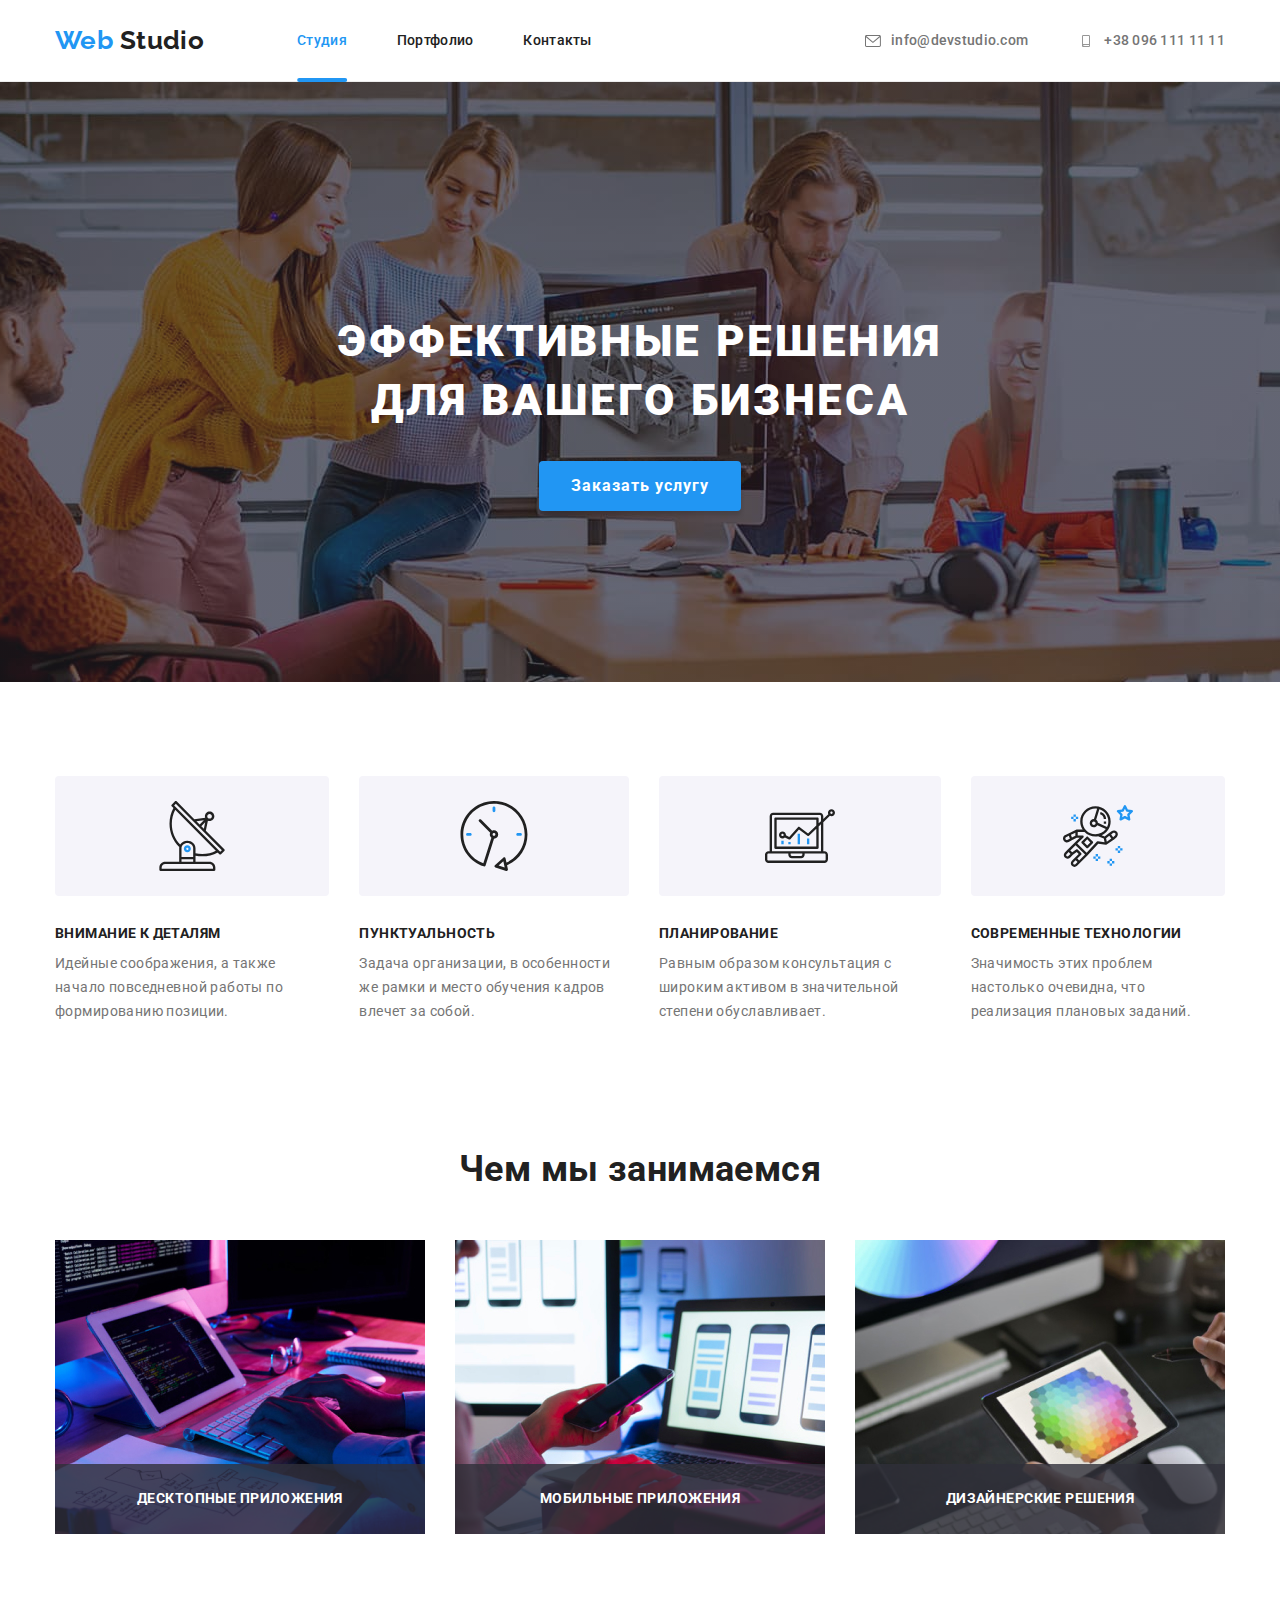
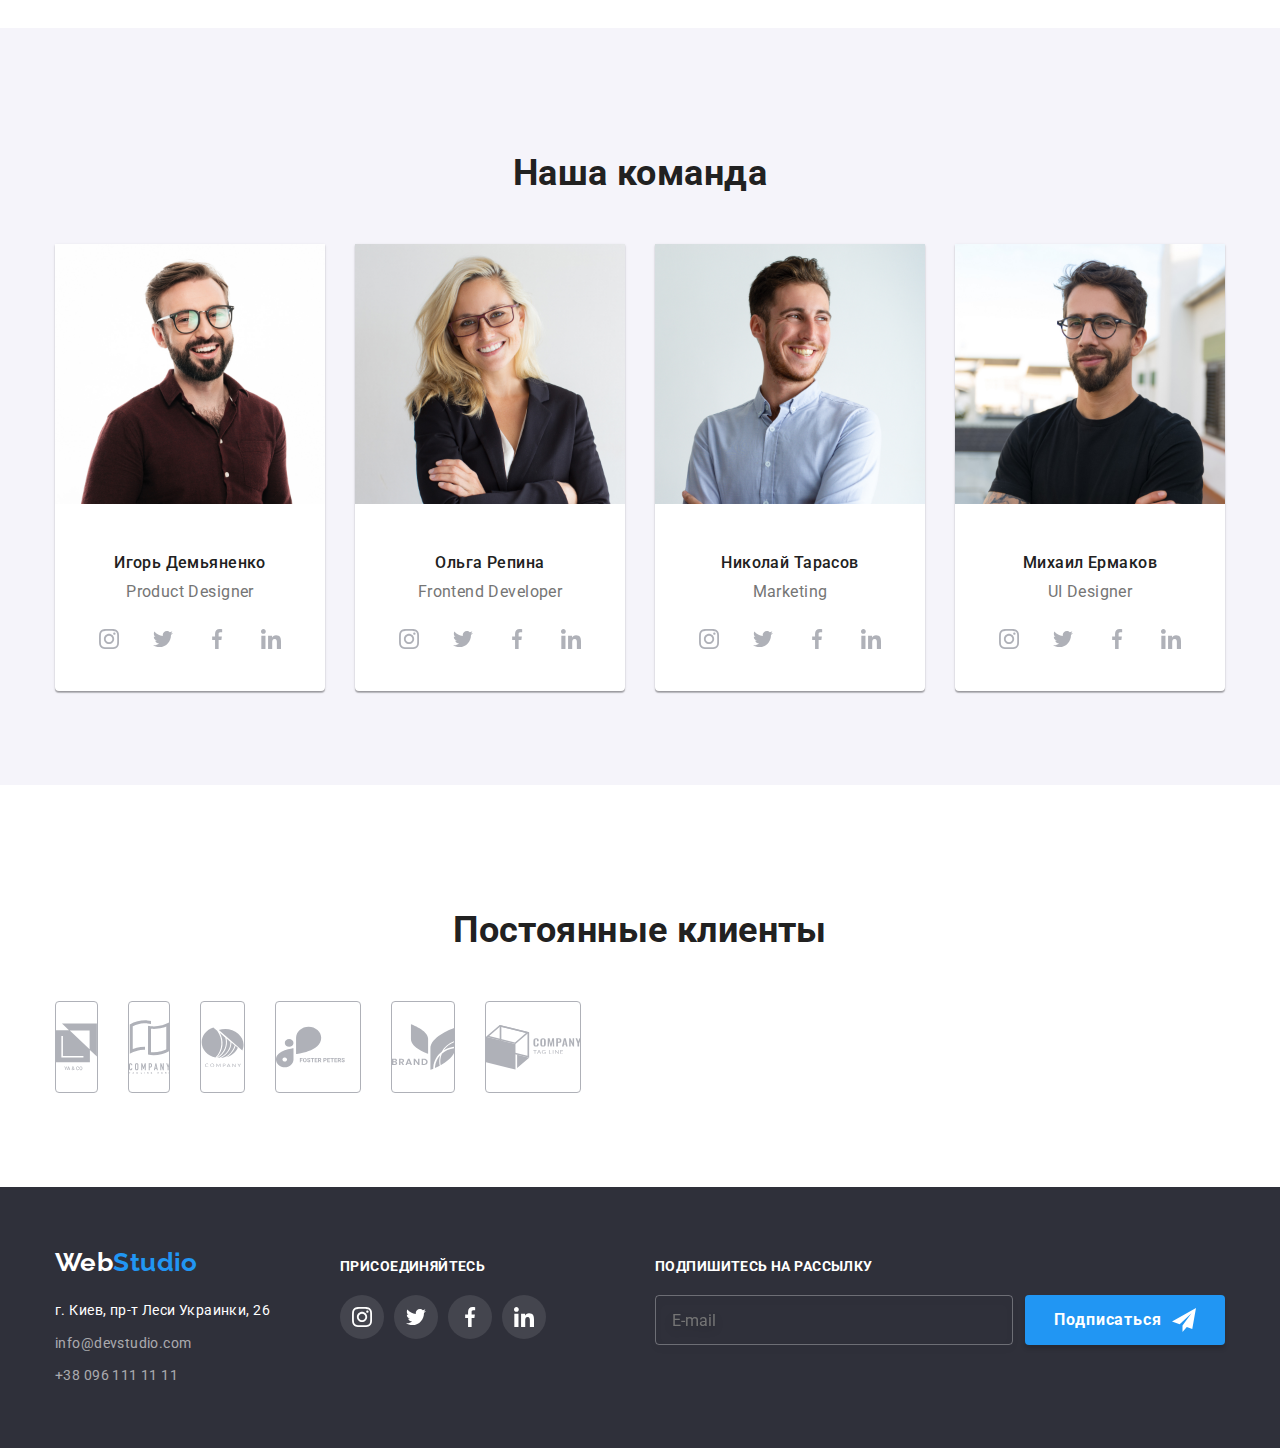
==== commit 84593bd3: "finish Sass" ====
--- a/index.html
+++ b/index.html
@@ -7,12 +7,12 @@
     <title>Web studio page</title>
     <link rel="stylesheet" href="https://cdnjs.cloudflare.com/ajax/libs/modern-normalize/1.1.0/modern-normalize.min.css" />
     <link href="https://fonts.googleapis.com/css2?family=Raleway:wght@700&family=Roboto:wght@400;500;700;900&display=swap" rel="stylesheet" />
-    <link rel="stylesheet" href="./css/styles.css" />
+    <link rel="stylesheet" href="./css/main.min.css" />
   </head>
   <body>
     <!--Header-->
     <header class="page-header">
-      <div class="conteiner flex-conteiner">
+      <div class="header-conteiner">
         <!--Navifation panel-->
         <nav class="navigation-panel">
           <!--Logo-->
@@ -63,7 +63,7 @@
       <section class="hero-section">
         <div>
           <h1 class="hero-section__title">Эффективные решения для вашего бизнеса</h1>
-          <button class="order-button" type="button" data-modal-open>Заказать услугу</button>
+          <button class="hero-section__button" type="button" data-modal-open>Заказать услугу</button>
         </div>
       </section>
 
@@ -128,7 +128,7 @@
       <!--Section 2 Features-->
 
       <section class="features">
-        <div class="conteiner">
+        <div class="features-conteiner">
           <h2 class="visually-hidden">Главные принципы</h2>
           <ul class="feature-list">
             <li class="feature-list__card">
@@ -187,7 +187,7 @@
 
       <!--Section 4 Our team-->
 
-      <section class="section section--dark">
+      <section class="our-team">
         <div class="conteiner">
           <h2 class="section-heading">Наша команда</h2>
           <ul class="member-list">
--- a/css/main.min.css
+++ b/css/main.min.css
@@ -0,0 +1,2 @@
+.footer-contacts__address,.feature-list__description,.member-list__position{margin-top:0;margin-bottom:0;-webkit-margin-before:0;margin-block-start:0;-webkit-margin-after:0;margin-block-end:0}.navigation-list,.contact-list,.footer-contacts,.feature-list,.work-examples,.member-list,.media-list,.clients-list,.filter-list,.project-list{list-style-type:none;margin:0;padding:0}.visually-hidden{position:absolute;width:1px;height:1px;margin:-1px;border:0;padding:0;white-space:nowrap;-webkit-clip-path:inset(100%);clip-path:inset(100%);clip:rect(0 0 0 0);overflow:hidden}.conteiner,.header-conteiner,.features-conteiner{width:1200px;padding-left:15px;padding-right:15px;margin:0 auto}.section,.our-team{padding-top:94px;padding-bottom:94px}.header-conteiner,.navigation-panel,.navigation-list,.contact-list,.media-list,.filter-list,.project-list{display:-webkit-box;display:-ms-flexbox;display:flex;-webkit-box-align:center;-ms-flex-align:center;align-items:center}body{font-family:"Roboto", sans-serif;background-color:#fff;color:#757575;font-size:14px;letter-spacing:0.03em}.page-header{border-bottom:1px solid #ececec}.navigation-list{height:auto}.navigation-list__item{position:relative;height:100%}.navigation-list__item:not(:last-child){margin-right:50px}.navigation-list__link{display:inline-block;font-weight:500;line-height:1.14;letter-spacing:0.02em;color:#212121;text-decoration:none;padding-top:auto;padding-bottom:auto;padding:32px 0px;-webkit-transition-property:color;transition-property:color;-webkit-transition-duration:250ms;transition-duration:250ms;-webkit-transition-timing-function:cubic-bezier(0.4, 0, 0.2, 1);transition-timing-function:cubic-bezier(0.4, 0, 0.2, 1)}.navigation-list__link:hover,.navigation-list__link:focus,.navigation-list__link--active{color:#2196f3}.navigation-list__link--active::after{position:absolute;bottom:-1px;left:50%;display:block;content:"";width:100%;height:4px;background-color:#2196f3;border-radius:2px;-webkit-transform:translate(-50%);transform:translate(-50%)}.page-footer{background-color:#2f303a;padding-top:60px;padding-bottom:60px}.page-footer__conteiner{display:-webkit-box;display:-ms-flexbox;display:flex;-webkit-box-align:baseline;-ms-flex-align:baseline;align-items:baseline}.media-subscribtion__text{display:block;font-weight:700;line-height:1.14;text-transform:uppercase;color:#fff;margin-bottom:20px}.subscription{margin-left:auto}.subscription-form__text{display:block;font-weight:700;line-height:1.14;text-transform:uppercase;color:#fff;margin-bottom:20px}.subscription-form__item{display:-webkit-box;display:-ms-flexbox;display:flex;-webkit-box-pack:center;-ms-flex-pack:center;justify-content:center;-webkit-box-align:center;-ms-flex-align:center;align-items:center;-webkit-box-orient:horizontal;-webkit-box-direction:normal;-ms-flex-direction:row;flex-direction:row}.subscription-form__field{height:50px;width:358px;padding-left:16px;margin-right:12px;border:1px solid rgba(255,255,255,0.3);-webkit-filter:drop-shadow(0px 4px 4px rgba(0,0,0,0.15));filter:drop-shadow(0px 4px 4px rgba(0,0,0,0.15));border-radius:4px;background-color:transparent;font-size:16px;line-height:1.25;color:rgba(255,255,255,0.6)}.submit-button__icon{margin-left:10px}.logo{display:inline-block;text-decoration:none;font-family:"Raleway";font-weight:700;font-size:26px;line-height:1.2;margin-right:93px;padding:25px 0;color:#2196f3}.logo__end{color:#212121}.logo__end--white{color:#fff}.footer__logo{margin-right:0;padding:0;margin-bottom:20px}.logo__end--white{color:#fff}.contact-list{margin-left:auto}.contact-list__icon{fill:currentColor;display:inline-block;stroke-width:0;stroke:currentColor;margin-right:10px}.contact-list__item:not(:last-child){margin-right:50px}.contact-list__link{display:-webkit-box;display:-ms-flexbox;display:flex;-webkit-box-align:center;-ms-flex-align:center;align-items:center;text-decoration:none;color:#757575;font-weight:500;line-height:1.14;letter-spacing:0.02em;padding:25px 0;-webkit-transition-property:color;transition-property:color;-webkit-transition-duration:250ms;transition-duration:250ms;-webkit-transition-timing-function:cubic-bezier(0.4, 0, 0.2, 1);transition-timing-function:cubic-bezier(0.4, 0, 0.2, 1)}.contact-list__link:hover,.contact-list__link:focus{color:#2196f3}.footer-contacts{font-style:normal;font-size:14px;line-height:1.71;margin-right:70px}.footer-contacts__item:not(:last-child){margin-bottom:9px}.footer-contacts__link{text-decoration:none;color:rgba(255,255,255,0.6);-webkit-transition-property:color;transition-property:color;-webkit-transition-duration:250ms;transition-duration:250ms;-webkit-transition-timing-function:cubic-bezier(0.4, 0, 0.2, 1);transition-timing-function:cubic-bezier(0.4, 0, 0.2, 1)}.footer-contacts__link:hover,.footer-contacts__link:focus{color:#2196f3}.footer-contacts__address{color:#fff}.hero-section{background:#2f303a;padding:200px 0px;background-image:-webkit-gradient(linear, right top, left top, from(rgba(47,48,58,0.4)), to(rgba(47,48,58,0.4))),url(../images/hero-bg-img.jpg);background-image:linear-gradient(to left, rgba(47,48,58,0.4), rgba(47,48,58,0.4)),url(../images/hero-bg-img.jpg);background-size:cover;background-repeat:no-repeat;background-position:center;max-width:1600px;margin-left:auto;margin-right:auto;height:600px}.hero-section__title{width:696px;font-weight:900;font-size:44px;line-height:1.36;text-align:center;letter-spacing:0.06em;text-transform:uppercase;color:#fff;margin-bottom:30px;margin-right:auto;margin-left:auto}.hero-section__button{font-weight:700;font-size:16px;line-height:1.88;display:-webkit-box;display:-ms-flexbox;display:flex;-webkit-box-align:center;-ms-flex-align:center;align-items:center;text-align:center;letter-spacing:0.06em;color:#fff;background-color:#2196f3;cursor:pointer;margin:0 auto;padding:10px 32px;border:transparent;border-radius:4px;-webkit-box-shadow:0px 4px 4px rgba(0,0,0,0.15);box-shadow:0px 4px 4px rgba(0,0,0,0.15);-webkit-transition-property:background-color;transition-property:background-color;-webkit-transition-duration:250ms;transition-duration:250ms;-webkit-transition-timing-function:cubic-bezier(0.4, 0, 0.2, 1);transition-timing-function:cubic-bezier(0.4, 0, 0.2, 1)}.hero-section__button:hover,.hero-section__button:focus{background-color:#188ce8}.backload{z-index:1;position:fixed;top:0;left:0;width:100%;height:100%;background-color:rgba(0,0,0,0.2);opacity:1;visibility:visible;pointer-events:all;-webkit-transition:opacity 250ms cubic-bezier(0.4, 0, 0.2, 1),visibility 250ms cubic-bezier(0.4, 0, 0.2, 1),pointer-events 250ms cubic-bezier(0.4, 0, 0.2, 1);transition:opacity 250ms cubic-bezier(0.4, 0, 0.2, 1),visibility 250ms cubic-bezier(0.4, 0, 0.2, 1),pointer-events 250ms cubic-bezier(0.4, 0, 0.2, 1)}.backload.is-hidden{opacity:0;visibility:hidden;pointer-events:none}.modal-window{width:528px;padding:40px;position:absolute;top:50%;left:50%;-webkit-transform:translate(-50%, -50%);transform:translate(-50%, -50%);background-color:#fff;-webkit-box-shadow:0px 1px 3px rgba(0,0,0,0.12),0px 1px 1px rgba(0,0,0,0.14),0px 2px 1px rgba(0,0,0,0.2);box-shadow:0px 1px 3px rgba(0,0,0,0.12),0px 1px 1px rgba(0,0,0,0.14),0px 2px 1px rgba(0,0,0,0.2);border-radius:4px}.close-button{position:absolute;top:8px;right:8px;width:30px;height:30px;border:1px solid rgba(0,0,0,0.1);-webkit-box-sizing:border-box;box-sizing:border-box;background-color:inherit;border-radius:50%}.close-button__icon{fill:#000;-webkit-transition:fill 250ms cubic-bezier(0.4, 0, 0.2, 1);transition:fill 250ms cubic-bezier(0.4, 0, 0.2, 1)}.close-button__icon:hover,.close-button__icon:focus{fill:#2196f3}.modal-window__message{font-weight:700;font-size:20px;line-height:1.15;text-align:center;color:#212121;margin-bottom:30px}.request-form{display:-webkit-box;display:-ms-flexbox;display:flex;-webkit-box-orient:vertical;-webkit-box-direction:normal;-ms-flex-direction:column;flex-direction:column;height:100%}.input-item{position:relative;margin-bottom:28px}.input-item__title{display:block;position:absolute;bottom:100%;-webkit-transform:translateY(-4px);transform:translateY(-4px)}.input-item__field{display:block;width:100%;height:40px;border:1px solid rgba(33,33,33,0.2);border-radius:4px;padding-left:45px;-webkit-transition:border-color 250ms cubic-bezier(0.4, 0, 0.2, 1);transition:border-color 250ms cubic-bezier(0.4, 0, 0.2, 1)}.input-item__field:focus{border-color:#2196f3;outline:none}.input-item__icon{display:block;position:absolute;top:50%;left:15px;-webkit-transform:translateY(-50%);transform:translateY(-50%);fill:#212121;-webkit-transition:fill 250ms cubic-bezier(0.4, 0, 0.2, 1);transition:fill 250ms cubic-bezier(0.4, 0, 0.2, 1)}.input-item__field:focus+.input-item__icon{fill:#2196f3}.input-item--closer{margin-bottom:20px}.input-item__field--higher{padding:12px 16px;height:120px;resize:none}.agreement{position:relative;display:-webkit-box;display:-ms-flexbox;display:flex;-webkit-box-align:center;-ms-flex-align:center;align-items:center;-webkit-box-pack:center;-ms-flex-pack:center;justify-content:center;margin-bottom:30px}.agreement__check-icon{position:absolute;width:1px;height:1px;margin:-1px;border:0;padding:0;white-space:nowrap;-webkit-clip-path:inset(100%);clip-path:inset(100%);clip:rect(0 0 0 0);overflow:hidden}.agreement__checked-icon{position:absolute;top:50%;left:13px;-webkit-transform:translateY(-50%);transform:translateY(-50%);pointer-events:none;fill:#2196f3}.agreement__check-icon:not(:checked)+.agreement__checked-icon{position:absolute;width:1px;height:1px;margin:-1px;border:0;padding:0;white-space:nowrap;-webkit-clip-path:inset(100%);clip-path:inset(100%);clip:rect(0 0 0 0);overflow:hidden}.agreement__nonchecked-icon{position:absolute;top:50%;left:13px;-webkit-transform:translateY(-50%);transform:translateY(-50%);pointer-events:none;fill:#212121}.agreement__check-icon:checked ~ .agreement__nonchecked-icon{position:absolute;width:1px;height:1px;margin:-1px;border:0;padding:0;white-space:nowrap;-webkit-clip-path:inset(100%);clip-path:inset(100%);clip:rect(0 0 0 0);overflow:hidden}.agreement__text{width:100%;padding-left:36px}.agreement__link{font-style:normal;color:#2196f3}.submit-button{padding:0;border:0;-ms-flex-item-align:center;align-self:center;height:50px;width:200px;font-weight:700;font-size:16px;line-height:1.88;display:-webkit-box;display:-ms-flexbox;display:flex;-webkit-box-align:center;-ms-flex-align:center;align-items:center;-webkit-box-pack:center;-ms-flex-pack:center;justify-content:center;letter-spacing:0.06em;color:#fff;-webkit-box-shadow:0px 4px 4px rgba(0,0,0,0.15);box-shadow:0px 4px 4px rgba(0,0,0,0.15);border-radius:4px;background-color:#2196f3;-webkit-transition:background-color 250ms cubic-bezier(0.4, 0, 0.2, 1);transition:background-color 250ms cubic-bezier(0.4, 0, 0.2, 1)}.submit-button:hover,.submit-button:focus{background-color:#188ce8}.features{padding-top:94px}.feature-list{display:-webkit-box;display:-ms-flexbox;display:flex}.feature-list__card{-ms-flex-preferred-size:calc((100%-90px) / 4);flex-basis:calc((100%-90px) / 4)}.feature-list__card:not(:last-child){margin-right:30px}.feature-list__pic{width:auto;height:120px;background-color:#f5f4fa;border-radius:4px;display:-webkit-box;display:-ms-flexbox;display:flex;-webkit-box-align:center;-ms-flex-align:center;align-items:center;-webkit-box-pack:center;-ms-flex-pack:center;justify-content:center;margin-bottom:30px}.feature-list__title{font-size:14px;font-weight:700;line-height:1.14;text-transform:uppercase;color:#212121;margin-bottom:10px}.feature-list__description{line-height:1.71;margin-bottom:0}.section-heading{font-weight:700;font-size:36px;line-height:1.17;text-align:center;color:#212121;margin-bottom:50px}.work-examples{display:-webkit-box;display:-ms-flexbox;display:flex}.work-examples__card{position:relative}.work-examples__card:not(:last-child){margin-right:30px}.work-examples__photo{display:block;max-width:100%;height:auto;-ms-flex-preferred-size:calc((100% - 90px) / 3);flex-basis:calc((100% - 90px) / 3)}.work-examples__text{position:absolute;left:0;bottom:0;width:100%;height:70px;display:-webkit-box;display:-ms-flexbox;display:flex;-webkit-box-align:center;-ms-flex-align:center;align-items:center;-webkit-box-pack:center;-ms-flex-pack:center;justify-content:center;background-color:rgba(47,48,58,0.8);font-weight:700;line-height:1.14;text-transform:uppercase;color:#fff}.our-team{background-color:#f5f4fa}.member-list{display:-webkit-box;display:-ms-flexbox;display:flex}.member-list__card{background-color:#fff;display:block;max-width:100%;height:auto;-ms-flex-preferred-size:calc((100% - 120px) / 4);flex-basis:calc((100% - 120px) / 4);-webkit-box-shadow:0px 1px 3px rgba(0,0,0,0.12),0px 1px 1px rgba(0,0,0,0.14),0px 2px 1px rgba(0,0,0,0.2);box-shadow:0px 1px 3px rgba(0,0,0,0.12),0px 1px 1px rgba(0,0,0,0.14),0px 2px 1px rgba(0,0,0,0.2);border-radius:0px 0px 4px 4px}.member-list__card:not(:last-child){margin-right:30px}.member-list__description{padding:30px 0}.member-list__name{font-weight:500;font-size:16px;line-height:1.2;text-align:center;color:#212121;margin-bottom:10px}.member-list__position{font-family:"Roboto";font-size:16px;line-height:1.2;text-align:center;margin-bottom:16px}.media-list{-webkit-box-pack:center;-ms-flex-pack:center;justify-content:center}.media-list__item:not(:last-child){margin-right:10px}.media-list__link{display:-webkit-box;display:-ms-flexbox;display:flex;-webkit-box-align:center;-ms-flex-align:center;align-items:center;-webkit-box-pack:center;-ms-flex-pack:center;justify-content:center;width:44px;height:44px;border-radius:50%;-webkit-transition-property:background-color;transition-property:background-color;-webkit-transition-duration:250ms;transition-duration:250ms;-webkit-transition-timing-function:cubic-bezier(0.4, 0, 0.2, 1);transition-timing-function:cubic-bezier(0.4, 0, 0.2, 1)}.media-list__link:hover,.media-list__link:focus{background-color:#2196f3}.media-list__icon{height:20px;width:20px;fill:#afb1b8;-webkit-transition-property:fill;transition-property:fill;-webkit-transition-duration:250ms;transition-duration:250ms;-webkit-transition-timing-function:cubic-bezier(0.4, 0, 0.2, 1);transition-timing-function:cubic-bezier(0.4, 0, 0.2, 1)}.media-list__link:hover .media-list__icon,.media-list__link:focus .media-list__icon{fill:#fff}.media-list__link--dark{background-color:rgba(255,255,255,0.1);-webkit-transition-property:background-color;transition-property:background-color;-webkit-transition-duration:250ms;transition-duration:250ms;-webkit-transition-timing-function:cubic-bezier(0.4, 0, 0.2, 1);transition-timing-function:cubic-bezier(0.4, 0, 0.2, 1)}.media-list__link--dark:hover,.media-list__link--dark:focus{background-color:#2196f3}.media-list__icon--white{fill:#fff}.clients-list{display:-webkit-box;display:-ms-flexbox;display:flex}.clients-list__item{-ms-flex-preferred-size:calc((100%-150px) / 6);flex-basis:calc((100%-150px) / 6)}.clients-list__item:not(:last-child){margin-right:30px}.clients-list__link{display:-webkit-box;display:-ms-flexbox;display:flex;height:92px;-webkit-box-align:center;-ms-flex-align:center;align-items:center;-webkit-box-pack:center;-ms-flex-pack:center;justify-content:center;border:1px solid #afb1b8;border-radius:4px;-webkit-transition-property:border-color;transition-property:border-color;-webkit-transition-duration:250ms;transition-duration:250ms;-webkit-transition-timing-function:cubic-bezier(0.4, 0, 0.2, 1);transition-timing-function:cubic-bezier(0.4, 0, 0.2, 1)}.clients-list__link:hover,.clients-list__link:focus{border-color:#2196f3}.clients-list__icon{fill:#afb1b8;-webkit-transition-property:fill;transition-property:fill;-webkit-transition-duration:250ms;transition-duration:250ms;-webkit-transition-timing-function:cubic-bezier(0.4, 0, 0.2, 1);transition-timing-function:cubic-bezier(0.4, 0, 0.2, 1)}.clients-list__link:hover .clients-list__icon,.clients-list__link:focus .clients-list__icon{fill:#2196f3}.filter-list{-webkit-box-pack:center;-ms-flex-pack:center;justify-content:center;margin-bottom:50px}.filter-list__button{cursor:pointer;color:#212121;background-color:#f5f4fa;border-radius:4px;border-width:0px;font-weight:500;font-size:16px;line-height:1.63;text-align:center;padding:6px 22px;margin-right:8px;-webkit-box-shadow:none;box-shadow:none;-webkit-transition-property:color, background-color, -webkit-box-shadow;transition-property:color, background-color, -webkit-box-shadow;transition-property:color, background-color, box-shadow;transition-property:color, background-color, box-shadow, -webkit-box-shadow;-webkit-transition-duration:250ms;transition-duration:250ms;-webkit-transition-timing-function:cubic-bezier(0.4, 0, 0.2, 1);transition-timing-function:cubic-bezier(0.4, 0, 0.2, 1)}.filter-list__button:hover,.filter-list__button:focus,.filter-list__button:active{color:#fff;background:#2196f3;-webkit-box-shadow:0px 3px 1px rgba(0,0,0,0.1),0px 1px 2px rgba(0,0,0,0.08),0px 2px 2px rgba(0,0,0,0.12);box-shadow:0px 3px 1px rgba(0,0,0,0.1),0px 1px 2px rgba(0,0,0,0.08),0px 2px 2px rgba(0,0,0,0.12)}.project-list{-ms-flex-wrap:wrap;flex-wrap:wrap;margin-top:-30px;margin-left:-30px}.project-list__item{-ms-flex-preferred-size:calc((100% - 90px) / 3);flex-basis:calc((100% - 90px) / 3);margin-top:30px;margin-left:30px}.project-card{display:block;text-decoration:none;-webkit-box-shadow:none;box-shadow:none;-webkit-transition-property:-webkit-box-shadow;transition-property:-webkit-box-shadow;transition-property:box-shadow;transition-property:box-shadow, -webkit-box-shadow;-webkit-transition-duration:250ms;transition-duration:250ms;-webkit-transition-timing-function:cubic-bezier(0.4, 0, 0.2, 1);transition-timing-function:cubic-bezier(0.4, 0, 0.2, 1)}.project-card:hover,.project-card:focus{-webkit-box-shadow:0px 1px 1px rgba(0,0,0,0.12),0px 4px 4px rgba(0,0,0,0.06),1px 4px 6px rgba(0,0,0,0.16);box-shadow:0px 1px 1px rgba(0,0,0,0.12),0px 4px 4px rgba(0,0,0,0.06),1px 4px 6px rgba(0,0,0,0.16)}.project-card__img-box{position:relative;overflow:hidden}.project-card__details{padding-left:24px;padding-right:24px;display:-webkit-box;display:-ms-flexbox;display:flex;-webkit-box-align:center;-ms-flex-align:center;align-items:center;-webkit-box-pack:center;-ms-flex-pack:center;justify-content:center;width:100%;height:100%;position:absolute;top:0;left:0;margin-bottom:0;background-color:rgba(33,150,243,0.9);color:#fff;font-size:18px;line-height:1.56;-webkit-transform:translateY(100%);transform:translateY(100%);-webkit-transition:-webkit-transform 250ms cubic-bezier(0.4, 0, 0.2, 1);transition:-webkit-transform 250ms cubic-bezier(0.4, 0, 0.2, 1);transition:transform 250ms cubic-bezier(0.4, 0, 0.2, 1);transition:transform 250ms cubic-bezier(0.4, 0, 0.2, 1), -webkit-transform 250ms cubic-bezier(0.4, 0, 0.2, 1)}.project-card:hover .project-card__details{-webkit-transform:translateY(0);transform:translateY(0)}.project-card__description{border-left:1px solid #eee;border-right:1px solid #eee;border-bottom:1px solid #eee;padding:20px 24px}.project-card__name{font-weight:700;font-size:18px;line-height:2;letter-spacing:0.06em;color:#212121;margin-bottom:4px}.project-card__type{font-size:16px;line-height:1.88;color:#757575;margin-bottom:0}
+/*# sourceMappingURL=main.min.css.map */